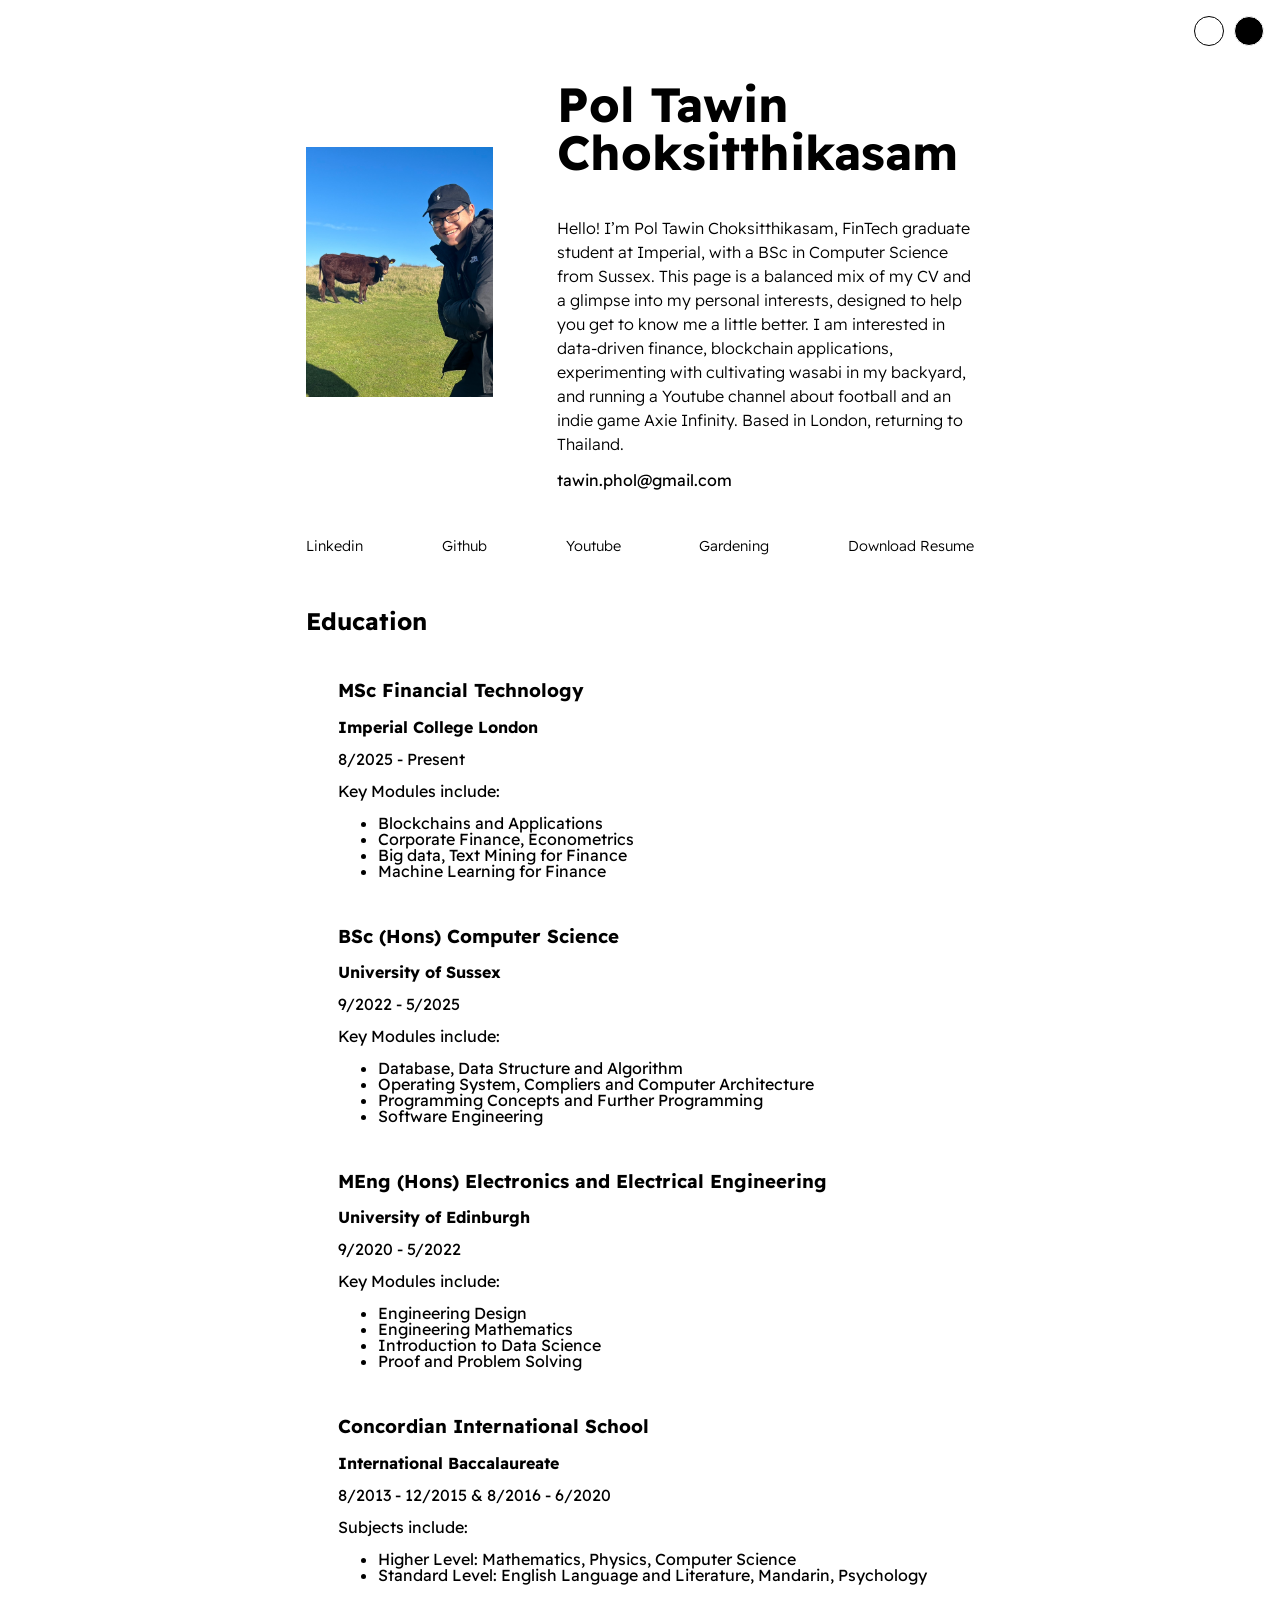
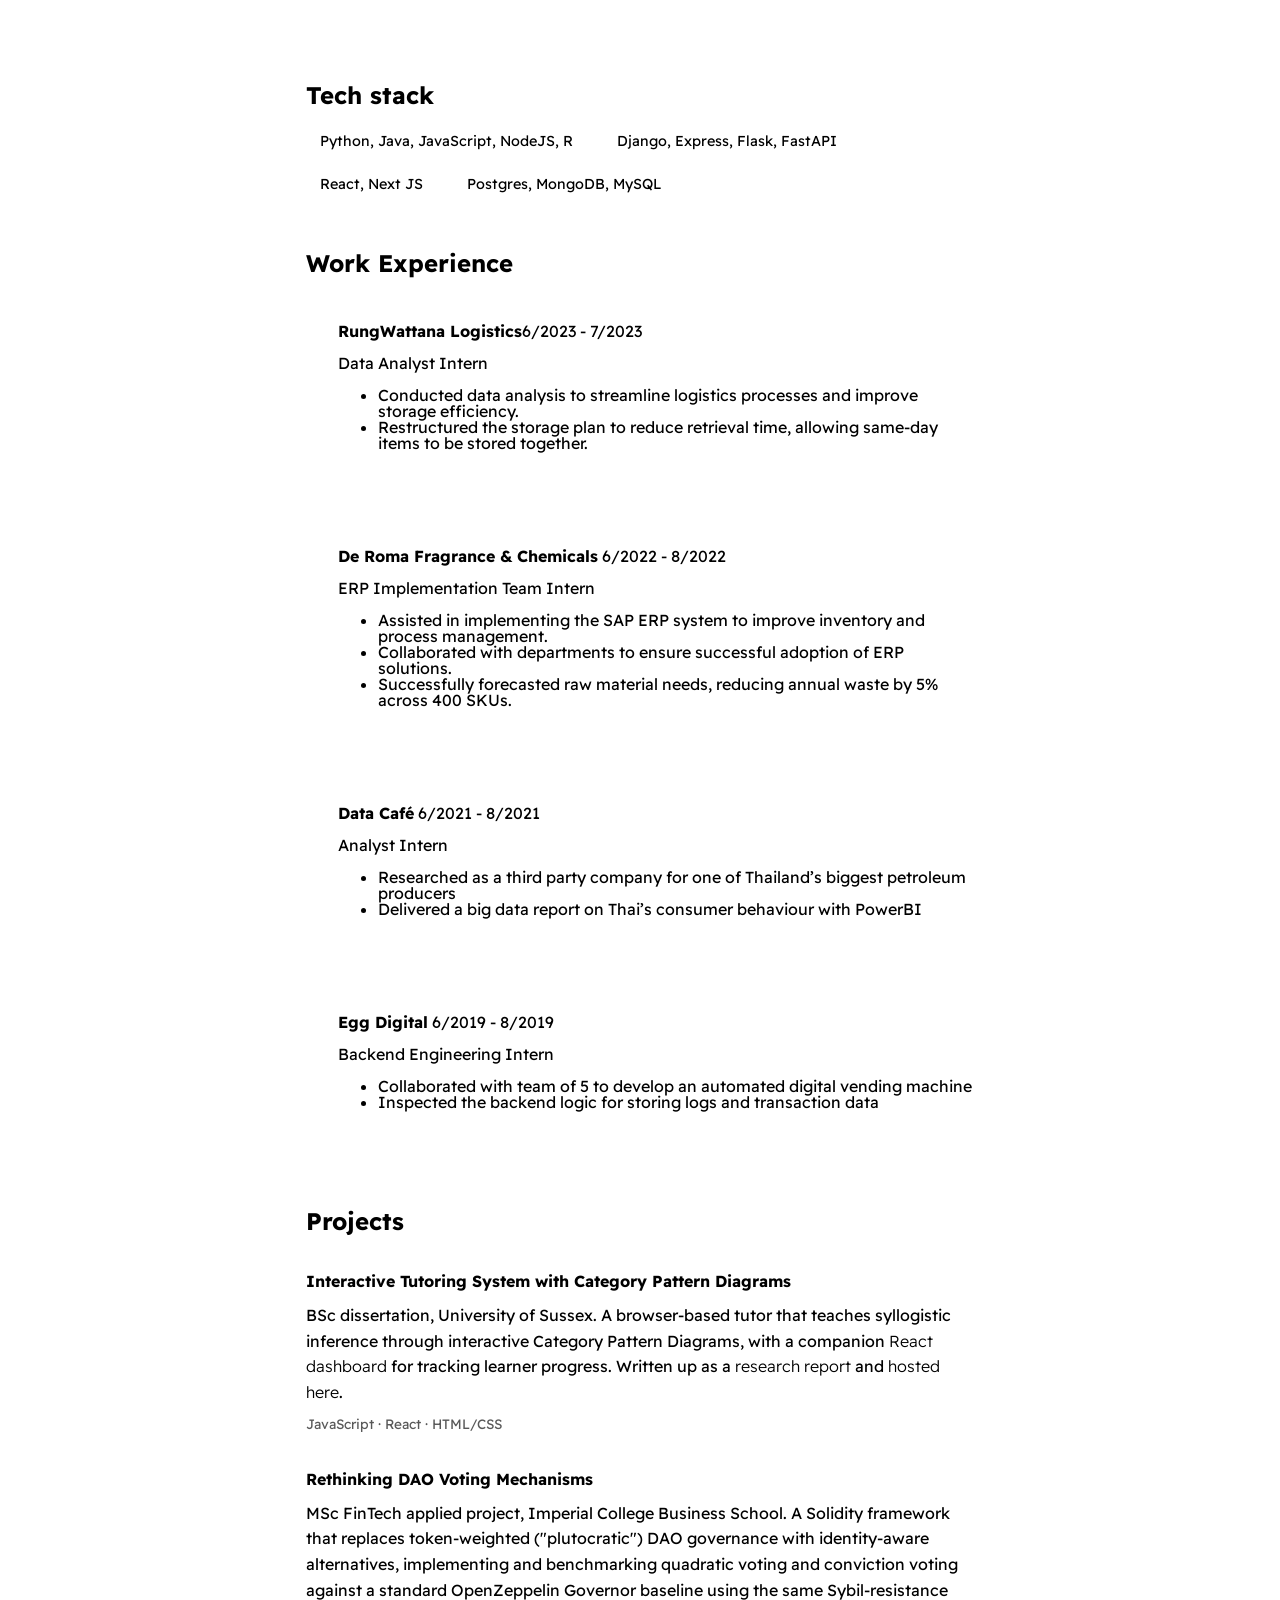
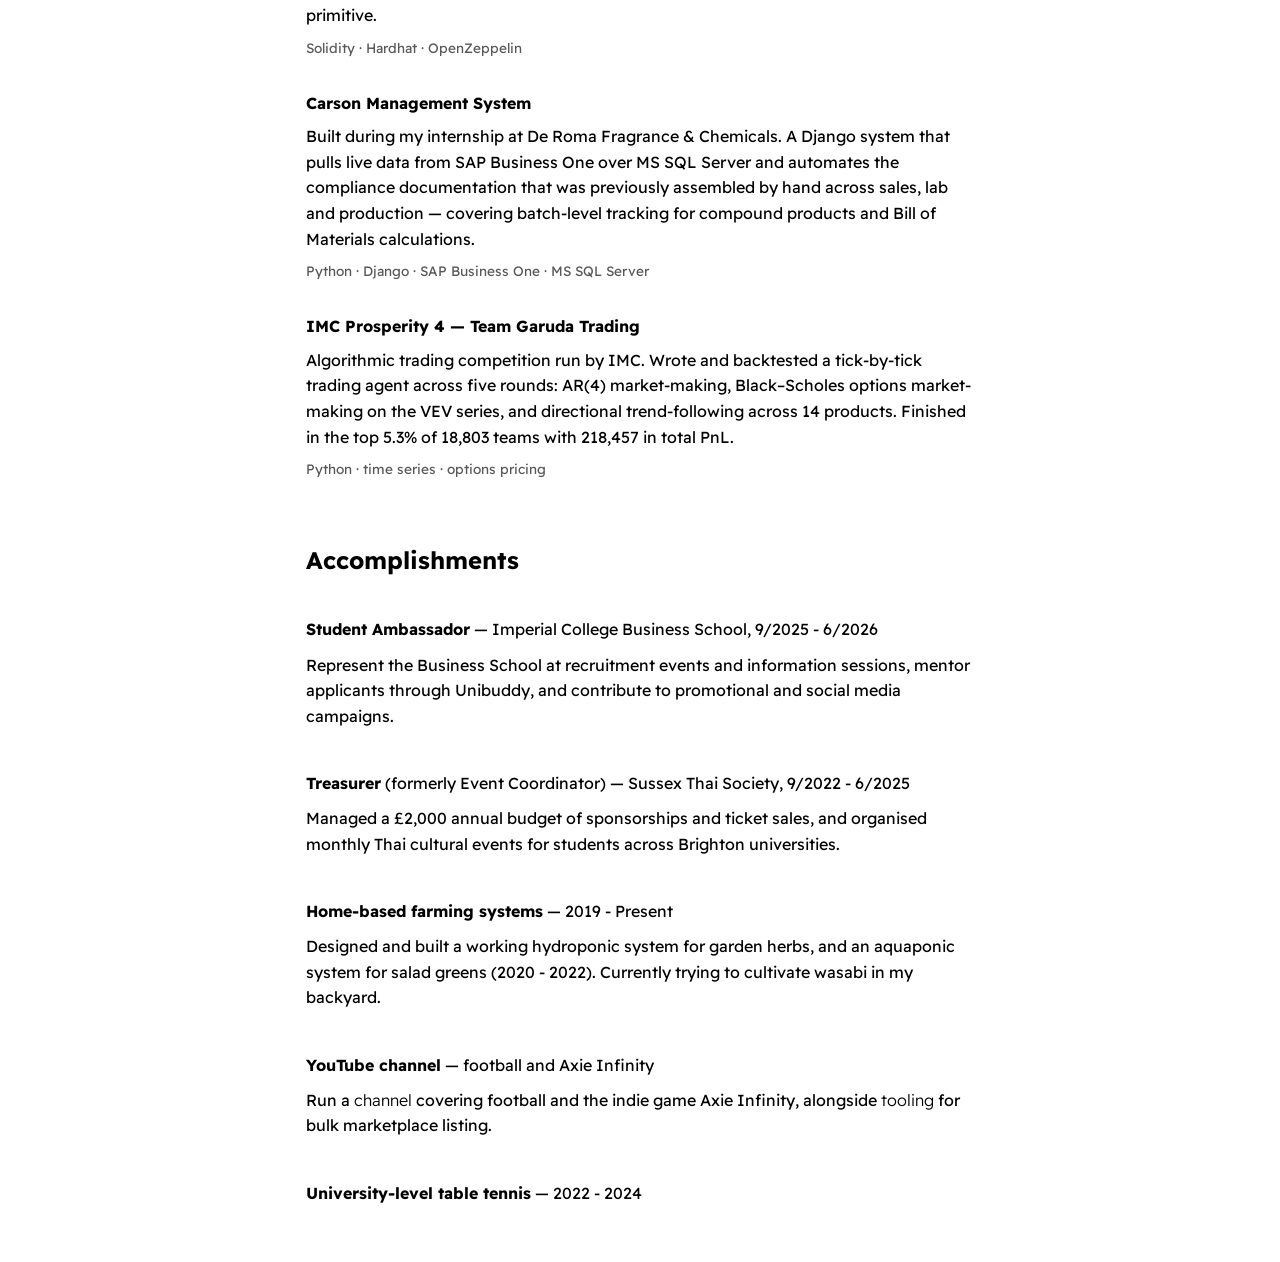
==== index.html @ f955f87c "Replace placeholder projects with real work Swap the template boilerplate (Carson/agora.io/ecommerce" ====
<!DOCTYPE html>
<html>
    <head>
        <meta charset="utf-8">
        <meta http-equiv="X-UA-Compatible" content="IE=edge">
        <title>Tawin Pol Choksitthikasam</title>
        <meta name="description" content="">
        <meta name="viewport" content="width=device-width, initial-scale=1">
        <link rel="stylesheet" href="./styles/style.css">
        <link rel="stylesheet" href="./styles/theme-switcher.css">
    </head>
    <body>
        <div id="container--main">

            <section id="wrapper--hero" class="section--page">

                <img id="profile-pic" src="./assets/pfp.jpg">

                <div>
                    <h2 id="user-name">Pol Tawin Choksitthikasam </h2>
                    <p id="bio"> Hello! I’m Pol Tawin Choksitthikasam, FinTech graduate student at Imperial, with a BSc in Computer Science from Sussex. 
                        This page is a balanced mix of my CV and a glimpse into my personal interests, designed to help you get to know me a little better.
                        I am interested in data-driven finance, blockchain applications, experimenting with cultivating <a href="#gardening">wasabi</a> in my backyard, and running a <a href="#yt">Youtube</a> channel about football and an indie game Axie Infinity. 
                        Based in London, returning to Thailand.</p>
                    <p id="email">tawin.phol@gmail.com</p>

                </div>  
            </section>

            <section class="section--page">
        
                <div id="socials--list">
                    <a href="https://www.linkedin.com/in/tawin-choksitthikasam-b3646518b/" target="_blank">Linkedin</a>
                    <a href="https://github.com/poltawin" target="_blank">Github</a>
                    <a href="https://www.youtube.com/channel/UC6aOhiKt536ZbbFDb0YYdlQ/" target="_blank">Youtube</a>
                    <a href="#gardening" >Gardening</a>
                    <a href="./assets/resume.pdf" target="_blank">Download Resume</a>
                </div>
            </section>

            <section id="education-history-wrapper" class="section--page">
                <h2>Education</h2>
                <div class="card--education-history">
                    <h3><strong>MSc Financial Technology</br> </h3><p>Imperial College London</strong></p>
                    <p>8/2025 - Present</p>
                    <p>Key Modules include:</p>
                    <ul>
                        <li>Blockchains and Applications</li>
                        <li>Corporate Finance, Econometrics</li>
                        <li>Big data, Text Mining for Finance</li>
                        <li>Machine Learning for Finance</li>
                    </ul>
                </div>
                <div class="card--education-history">
                    <h3><strong>BSc (Hons) Computer Science</br> </h3><p>University of Sussex</strong></p>
                    <p>9/2022 - 5/2025</p>
                    <p>Key Modules include:</p>
                    <ul>
                        <li>Database, Data Structure and Algorithm</li>
                        <li>Operating System, Compliers and Computer Architecture</li>
                        <li>Programming Concepts and Further Programming</li>
                        <li>Software Engineering</li>
                    </ul>
                </div>
                <div class="card--education-history">
                    <h3><strong>MEng (Hons) Electronics and Electrical Engineering</br> </h3><p>University of Edinburgh</strong></p>
                    <p>9/2020 - 5/2022</p>
                    <p>Key Modules include:</p>
                    <ul>
                        <li>Engineering Design</li>
                        <li>Engineering Mathematics</li>
                        <li>Introduction to Data Science</li>
                        <li>Proof and Problem Solving</li>
                    </ul>
                </div>
                <div class="card--education-history">
                    <h3><strong>Concordian International School</br> </h3><p>International Baccalaureate</strong></p>
                    <p>8/2013 - 12/2015 & 8/2016 - 6/2020</p>
                    <p>Subjects include:</p>
                    <ul>
                        <li>Higher Level: Mathematics, Physics, Computer Science </li>
                        <li>Standard Level: English Language and Literature, Mandarin, Psychology</li>
                    </ul>
                </div>
            </section>

            <section class="section--page">
                <h2>Tech stack</h2>

                <div id="wrapper--techstack__items">
                    <div class="card--techstack"><span>Python, Java, JavaScript, NodeJS, R</span></div>
                    <div class="card--techstack"><span>Django, Express, Flask, FastAPI</span></div>
                    <div class="card--techstack"><span>React, Next JS</span></div>
                    <div class="card--techstack"><span>Postgres, MongoDB, MySQL</span></div>
                </div>
            </section>

            <section id="work-history-wrapper" class="section--page">
                <h2>Work Experience</h2>

                <div class="card--work-history">
                    <p><strong>RungWattana Logistics</strong>6/2023 - 7/2023</p>
                    <p>Data Analyst Intern</p>
                    <ul>
                        <li>Conducted data analysis to streamline logistics processes and improve storage efficiency.</li>
                        <li>Restructured the storage plan to reduce retrieval time, allowing same-day items to be stored together.</li>
                    </ul>
                </div>

                <div class="line-break"></div>

                <div class="card--work-history">
                    <p><strong>De Roma Fragrance & Chemicals</strong> 6/2022 - 8/2022</p>
                    <p>ERP Implementation Team Intern</p>
                    <ul>
                        <li>Assisted in implementing the SAP ERP system to improve inventory and process management.</li>
                        <li>Collaborated with departments to ensure successful adoption of ERP solutions.</li>
                        <li>Successfully forecasted raw material needs, reducing annual waste by 5% across 400 SKUs.</li>
                    </ul>
                </div>

                <div class="line-break"></div>

                <div class="card--work-history">
                    <p><strong>Data Café</strong> 6/2021 - 8/2021</p>
                    <p>Analyst Intern</p>
                    <ul>
                        <li>Researched as a third party company for one of Thailand’s biggest petroleum producers</li>
                        <li>Delivered a big data report on Thai’s consumer behaviour with PowerBI</li>
                    </ul>
                </div>

                <div class="line-break"></div>

                <div class="card--work-history">
                    <p><strong>Egg Digital</strong> 6/2019 - 8/2019</p>
                    <p>Backend Engineering Intern</p>
                    <ul>
                        <li>Collaborated with team of 5 to develop an automated digital vending machine</li>
                        <li>Inspected the backend logic for storing logs and transaction data</li>
                    </ul>
                </div>

            </section>

            <section id="projects-wrapper" class="section--page">
                <h2>Projects</h2>

                <div class="card--project">
                    <a href="https://github.com/poltawin/Diagrammatic_tutoring_CPD" target="_blank"><strong>Interactive Tutoring System with Category Pattern Diagrams</strong></a>
                    <p>BSc dissertation, University of Sussex. A browser-based tutor that teaches syllogistic
                       inference through interactive Category Pattern Diagrams, with a companion
                       <a href="https://github.com/poltawin/SyllogismCPDDashboard" target="_blank">React dashboard</a>
                       for tracking learner progress. Written up as a
                       <a href="https://github.com/poltawin/Diagrammatic_tutoring_CPD/blob/main/266434_Individual_Project_Report.pdf" target="_blank">research report</a>
                       and <a href="https://users.sussex.ac.uk/~tc503/IP/" target="_blank">hosted here</a>.</p>
                    <p class="project-tags">JavaScript &middot; React &middot; HTML/CSS</p>
                </div>

                <div class="card--project">
                    <a href="https://github.com/poltawin/dao-voting" target="_blank"><strong>Rethinking DAO Voting Mechanisms</strong></a>
                    <p>MSc FinTech applied project, Imperial College Business School. A Solidity framework that
                       replaces token-weighted ("plutocratic") DAO governance with identity-aware alternatives,
                       implementing and benchmarking quadratic voting and conviction voting against a standard
                       OpenZeppelin Governor baseline using the same Sybil-resistance primitive.</p>
                    <p class="project-tags">Solidity &middot; Hardhat &middot; OpenZeppelin</p>
                </div>

                <div class="card--project">
                    <a href="https://github.com/poltawin/allergen3" target="_blank"><strong>Carson Management System</strong></a>
                    <p>Built during my internship at De Roma Fragrance &amp; Chemicals. A Django system that pulls
                       live data from SAP Business One over MS SQL Server and automates the compliance
                       documentation that was previously assembled by hand across sales, lab and production —
                       covering batch-level tracking for compound products and Bill of Materials calculations.</p>
                    <p class="project-tags">Python &middot; Django &middot; SAP Business One &middot; MS SQL Server</p>
                </div>

                <div class="card--project">
                    <a href="https://github.com/poltawin/imc-prosperity-4" target="_blank"><strong>IMC Prosperity 4 &mdash; Team Garuda Trading</strong></a>
                    <p>Algorithmic trading competition run by IMC. Wrote and backtested a tick-by-tick trading
                       agent across five rounds: AR(4) market-making, Black&ndash;Scholes options market-making on
                       the VEV series, and directional trend-following across 14 products. Finished in the top 5.3%
                       of 18,803 teams with 218,457 in total PnL.</p>
                    <p class="project-tags">Python &middot; time series &middot; options pricing</p>
                </div>

            </section>

            <section id="accomplishments-wrapper" class="section--page">
                <h2>Accomplishments</h2>

                <div class="card--project">
                    <p><strong>Student Ambassador</strong> &mdash; Imperial College Business School, 9/2025 - 6/2026</p>
                    <p>Represent the Business School at recruitment events and information sessions, mentor
                       applicants through Unibuddy, and contribute to promotional and social media campaigns.</p>
                </div>

                <div class="card--project">
                    <p><strong>Treasurer</strong> (formerly Event Coordinator) &mdash; Sussex Thai Society, 9/2022 - 6/2025</p>
                    <p>Managed a &pound;2,000 annual budget of sponsorships and ticket sales, and organised monthly
                       Thai cultural events for students across Brighton universities.</p>
                </div>

                <div class="card--project" id="gardening">
                    <p><strong>Home-based farming systems</strong> &mdash; 2019 - Present</p>
                    <p>Designed and built a working hydroponic system for garden herbs, and an aquaponic system
                       for salad greens (2020 - 2022). Currently trying to cultivate wasabi in my backyard.</p>
                </div>

                <div class="card--project" id="yt">
                    <p><strong>YouTube channel</strong> &mdash; football and Axie Infinity</p>
                    <p>Run a <a href="https://www.youtube.com/channel/UC6aOhiKt536ZbbFDb0YYdlQ/" target="_blank">channel</a>
                       covering football and the indie game Axie Infinity, alongside
                       <a href="https://github.com/poltawin/axie-mass-lister-delister" target="_blank">tooling</a>
                       for bulk marketplace listing.</p>
                </div>

                <div class="card--project">
                    <p><strong>University-level table tennis</strong> &mdash; 2022 - 2024</p>
                </div>

            </section>

       
        </div>
        <div id="theme-switcher">
            <div class="theme" id="theme-light" data-theme="light"></div>
            <div class="theme" id="theme-dark" data-theme="dark"></div>
        </div>
    </body>
    <script src="js/theme-switcher.js"></script>
</html>
---- styles/style.css ----
@import url('https://fonts.googleapis.com/css2?family=Readex+Pro:wght@300;400;500;600;700&display=swap');

:root{
    --mainTextColor-light:#000;
    --secondaryTextColor-light:rgb(51 51 51);
    --mainLinkColor-light:#0da2b8;
    --mainBorderColor-light:rgb(218, 218, 218);
    --mainBgColor-light:rgb(249, 250,251);
}

[data-theme="dark"]{
    --mainTextColor:#fff;
    --secondaryTextColor:#adb0b1;
    --mainLinkColor:rgb(30, 190,214);
    --mainBorderColor:#2b3031;
    --mainBgColor:#131415;
}



*{
    font-family: 'Readex Pro';
    line-height: 1em;
    box-sizing: border-box;
    color: var(--mainTextColor);
    
}

body{
    background-color: var(--mainBgColor);            
}

p, span, li{
    color: var(--secondaryTextColor);
    font-size: 1em;
}

a{
    text-decoration: none;
    color: var(--mainLinkColor);
    font-weight: 500;
}

li{
    line-height: 1em;
}

#container--main{
    max-width: 700px;
    margin: 0 auto;
    padding: 1em;
}

.section--page{
    padding-top: 1em;
    padding-bottom: 1em;
}

#wrapper--hero{
    display: flex;
    align-items: center;
    gap: 4em;
}

#bio, a{
    font-weight: 300;
    line-height:1.5em;
}

#user-name{
    font-size: 48px;
    line-height: 1em;
}

#profile-pic{
    width: 250px;
    height: 250px;
    object-fit: cover;
}

#email{
    color: var(--mainTextColor);
}

#socials--list{
    display: flex;
    justify-content: space-between;
    column-gap: 1em;
    flex-wrap: wrap;
}

#socials--list a{
    font-weight: 300;
    color: var(--secondaryTextColor);
    font-size: 0.9em;
    transition: 0.3s;
}

#socials--list a:hover{
    font-weight: 100;
    color: var(--mainLinkColor);
    font-size: 0.9em;
}

#qualifications--list{
    list-style: none;
}

#wrapper--techstack__items{
    display: flex;
    flex-wrap: wrap;
    gap: 1em;
    font-size: 0.9em;
}

.card--techstack{
    border: 1px solid var(--mainBorderColor);
    border-radius: 5px;
    padding: 0.5em 1em;
    align-items: center;
}

.card--project{
    padding-top: 1em;
    padding-bottom: 1em;
    border-top: 1px solid var(--mainBorderColor);
}

.card--project a{
    color: var(--mainTextColor);

    transition: 0.3s;
}

.card--project a:hover{
    color: rgb(30, 190,214);

}

.card--project p{
    line-height: 1.6em;
    margin-top: 0.6em;
    margin-bottom: 0;
}

.card--project p strong{
    color: var(--mainTextColor);
}

.card--project .project-tags{
    font-size: 0.85em;
    opacity: 0.65;
}

.card--work-history{
    border-left: 1px solid var(--mainBorderColor);
    margin-top: 3em;
    margin-bottom: 3em;
    padding-left: 2em;
}

.card--education-history{
  border-left: 1px solid var(--mainBorderColor);
  margin-top: 3em;
  margin-bottom: 3em;
  padding-left: 2em;
}

.line-break{
    background-color: var(--mainBorderColor);
    height: 1px; 
}


@media(max-width:600px){

    .section--page{
        padding-top: 1em;
        padding-bottom: 1em;
        margin-top: 3em;
    }

    #wrapper--hero{
        display: flex;
        align-items: center;
        gap: 1em;
    }

    #profile-pic{
        width: 200px;
        height: 200px;
    }

    #wrapper--hero{
        flex-direction: column;
    }

    .card--work-history{
        border-left: none;
        padding-left: 0;
    }

    .card--education-history{
      border-left: none;
      padding-left: 0;
  }
}
---- styles/theme-switcher.css ----
#theme-switcher{
    position: fixed;
    right:1em;
    top: 1em;
    display: flex;
    gap: 10px;
    cursor: pointer;
}

.theme{
    height: 30px;
    width: 30px;
    border-radius: 50%;
    transition: 0.3s;
    border: 1px solid;
}

.theme:hover{
    height: 33px;
    width: 33px;
}

#theme-dark{
    background-color: #000;
    /* border-color: #fff; */
}

#theme-light{
    background-color: #fff;
    /* border-color: #000; */
}

#theme-1{
    background-color: #999ECD;
}

#theme-2{
    background-color: #73B5DE;
}

#theme-3{
    background-color: #AD7EAD;
}
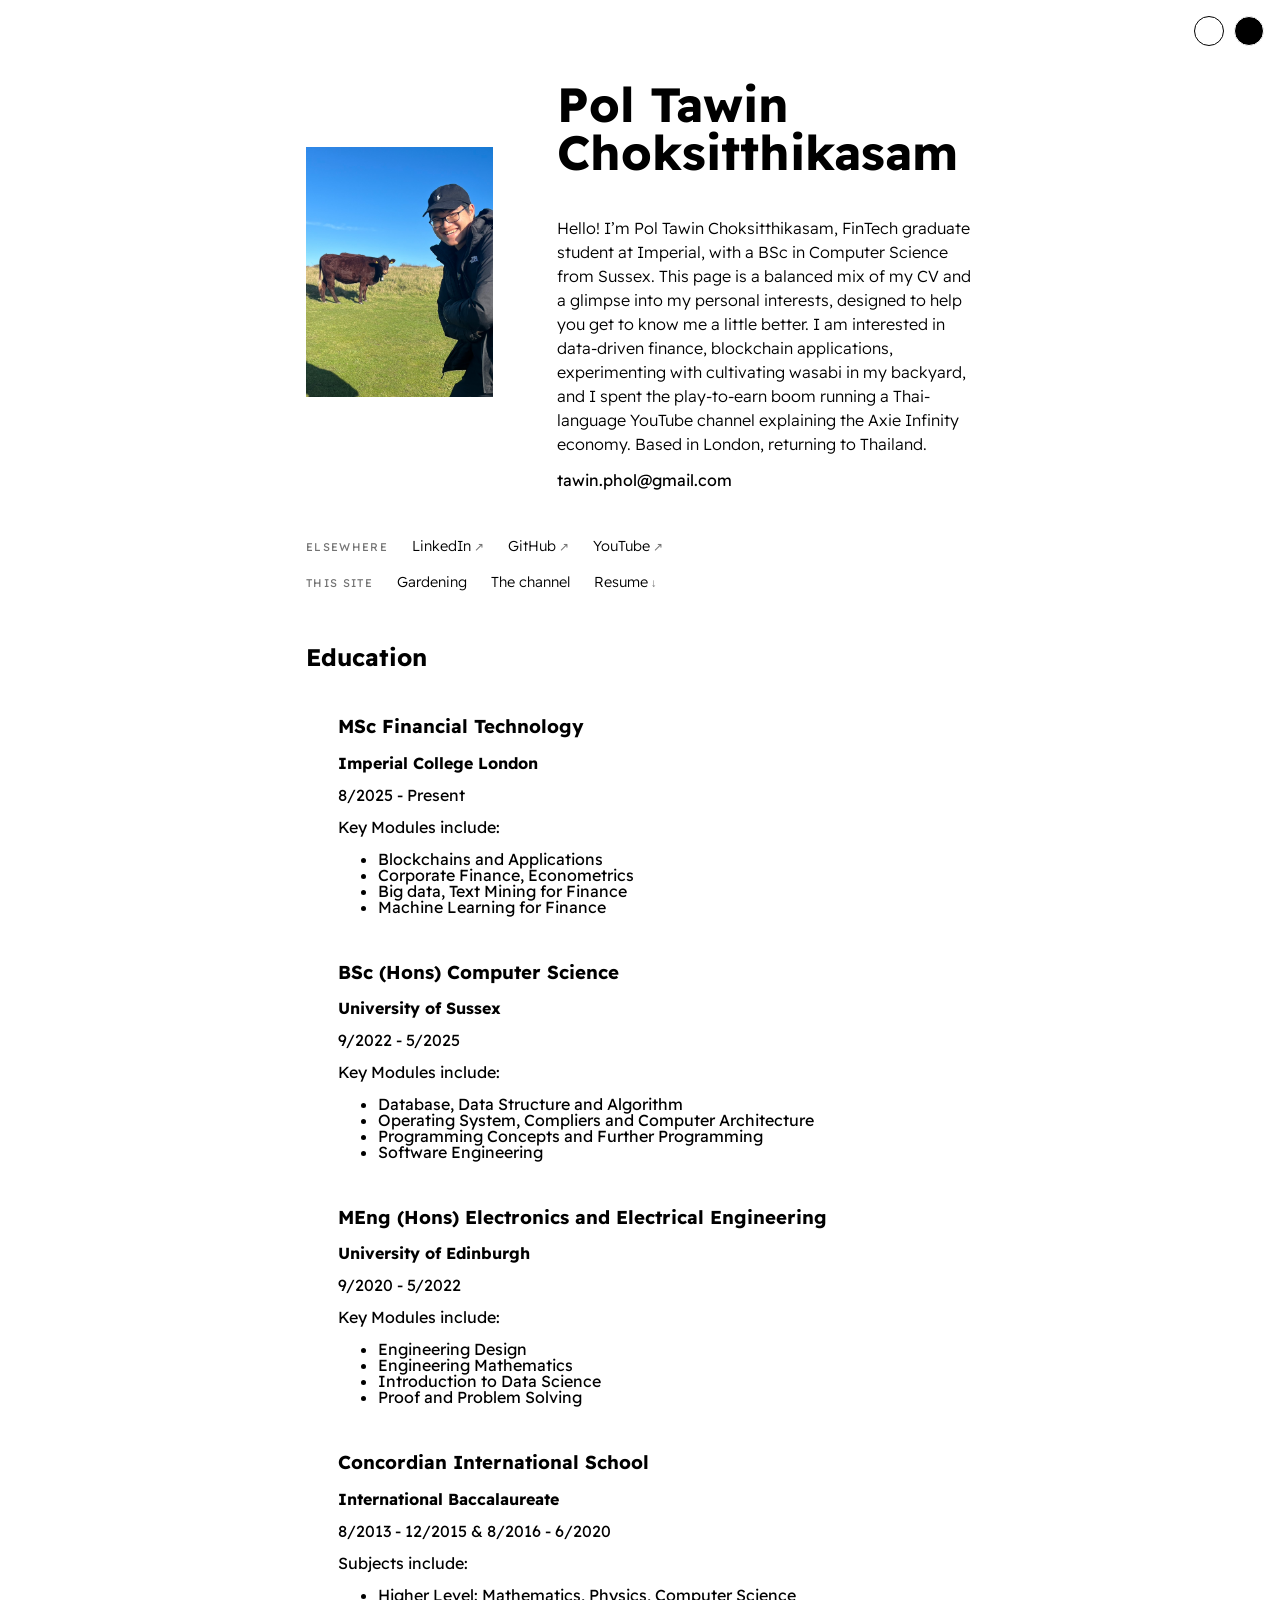
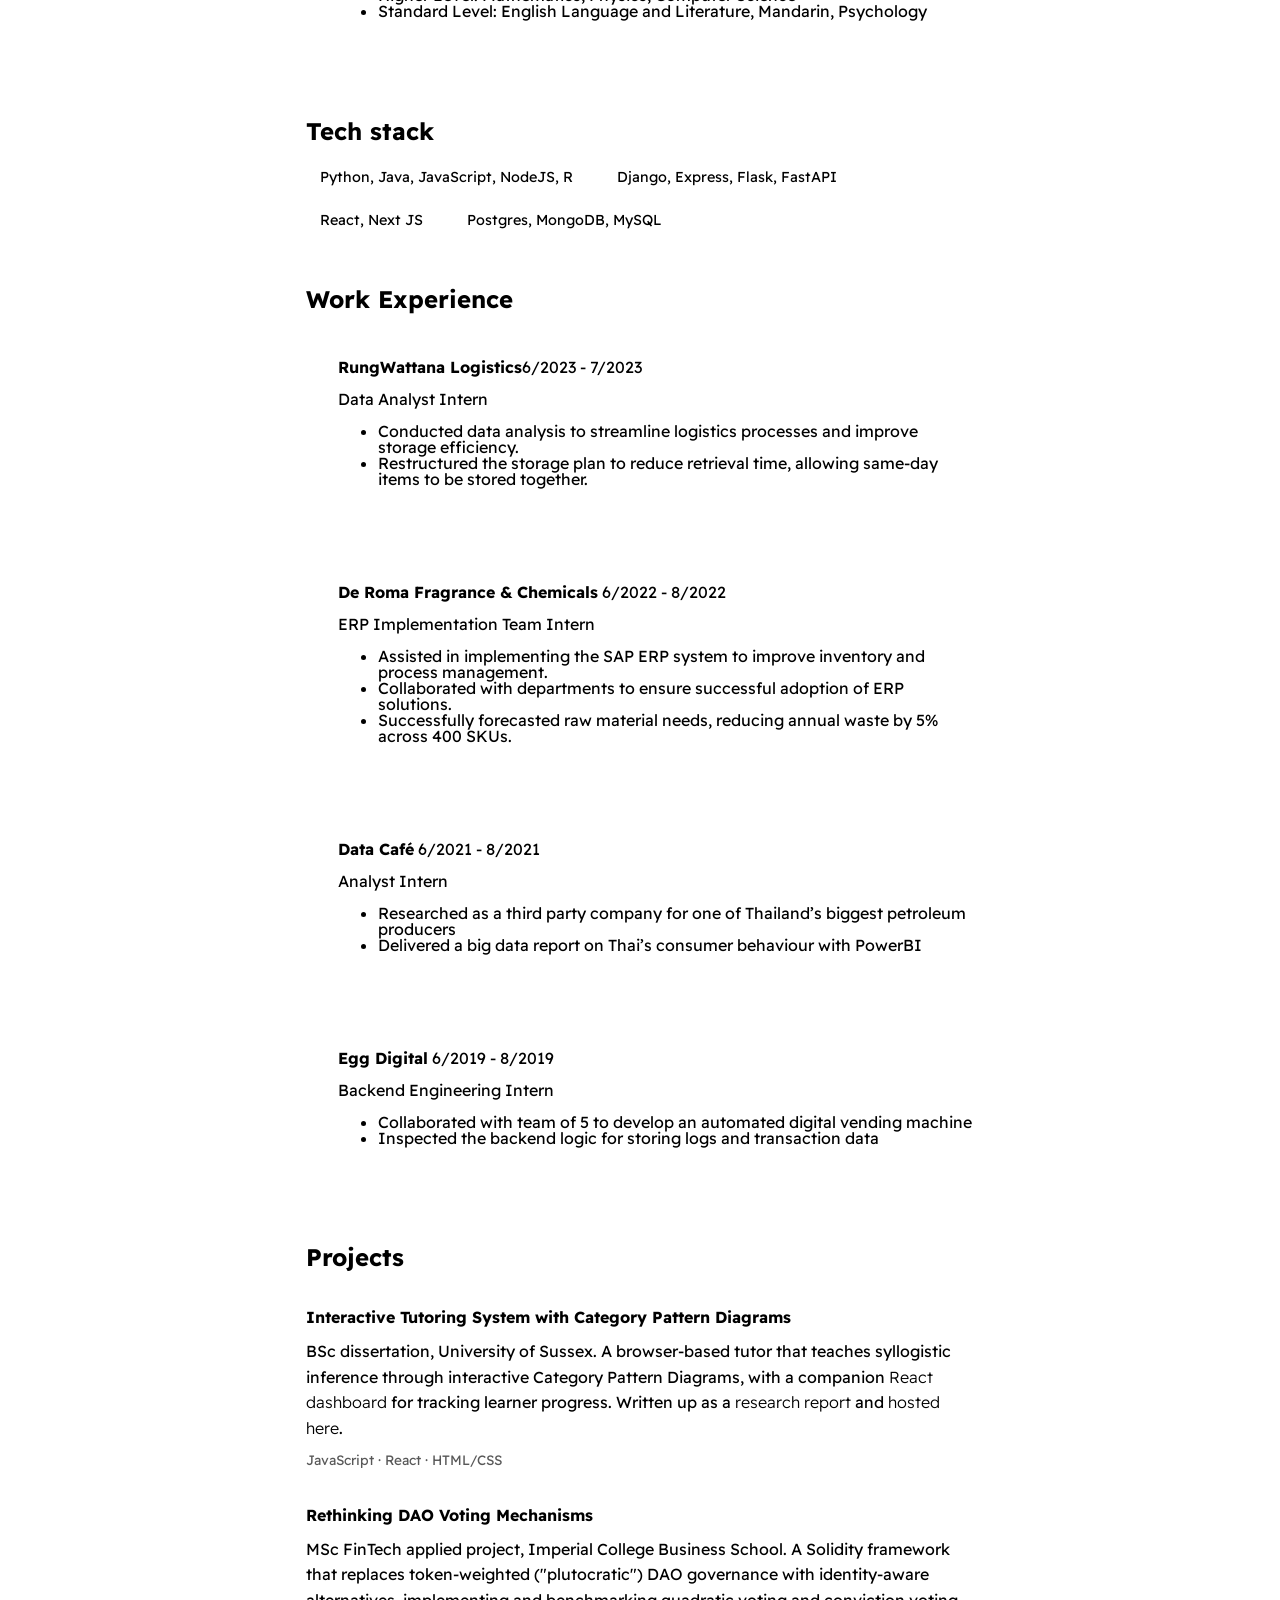
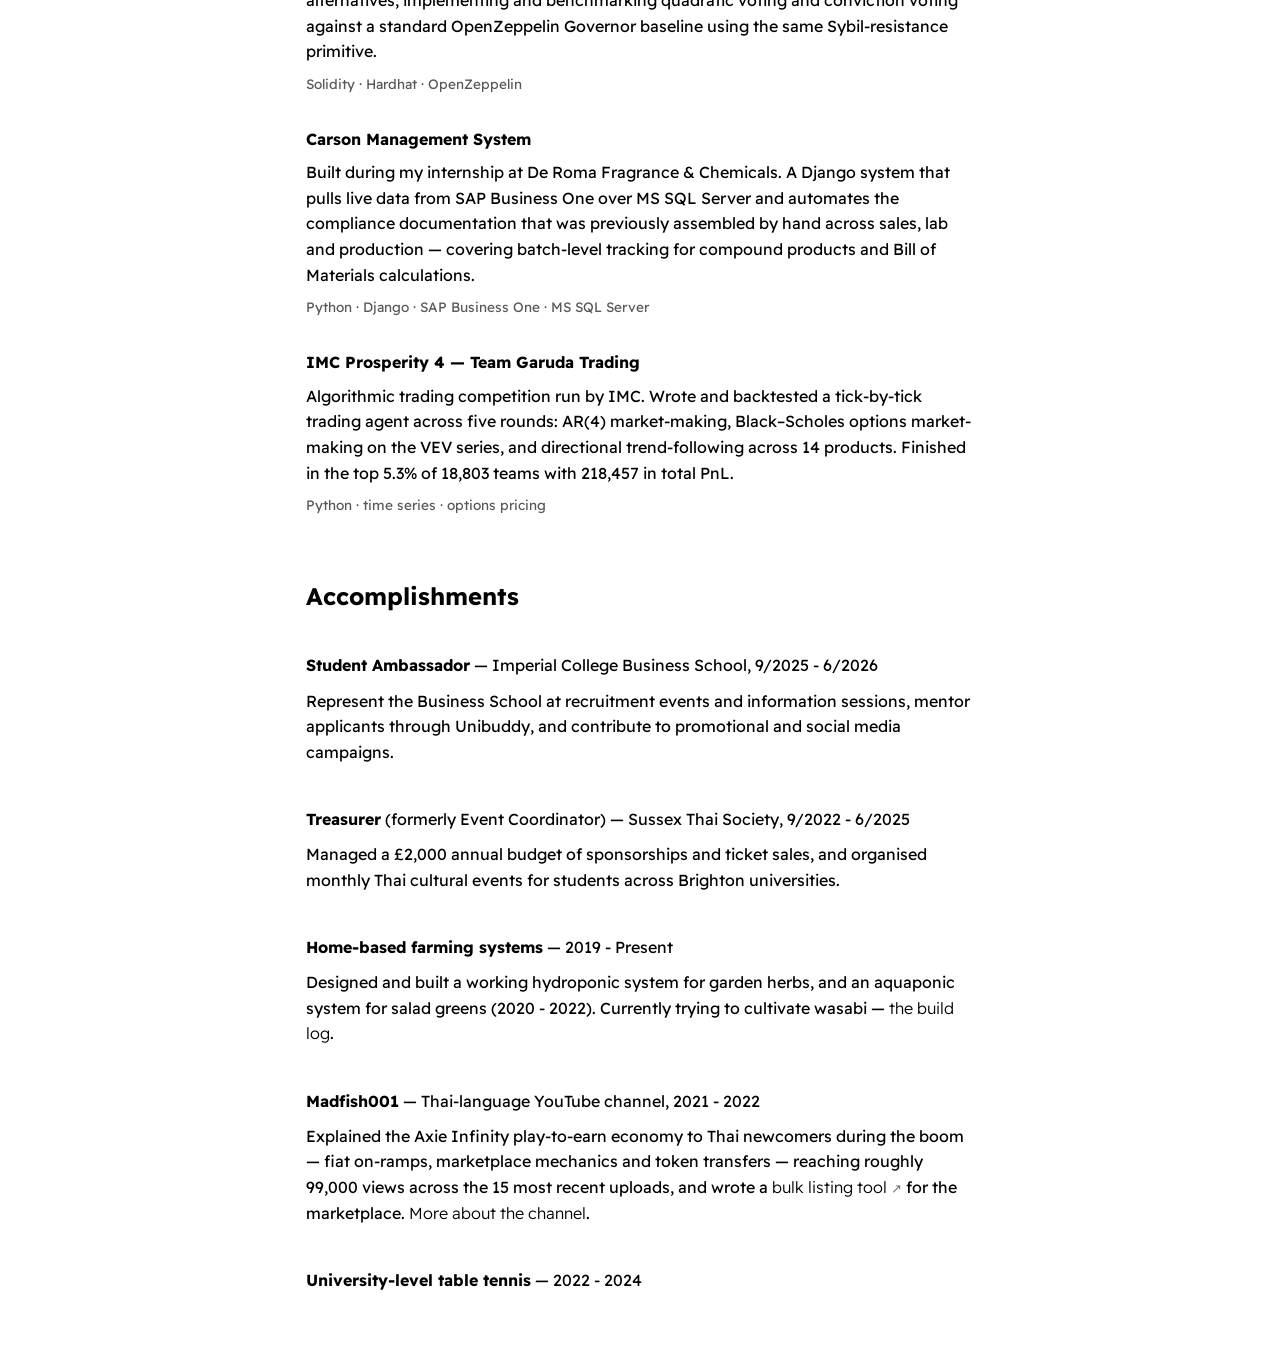
==== commit f9eb562b: "Add YouTube and gardening pages, regroup the link row The #yt and #gardening anchors pointed at two-" ====
--- a/index.html
+++ b/index.html
@@ -21,7 +21,7 @@
                     <h2 id="user-name">Pol Tawin Choksitthikasam </h2>
                     <p id="bio"> Hello! I’m Pol Tawin Choksitthikasam, FinTech graduate student at Imperial, with a BSc in Computer Science from Sussex. 
                         This page is a balanced mix of my CV and a glimpse into my personal interests, designed to help you get to know me a little better.
-                        I am interested in data-driven finance, blockchain applications, experimenting with cultivating <a href="#gardening">wasabi</a> in my backyard, and running a <a href="#yt">Youtube</a> channel about football and an indie game Axie Infinity. 
+                        I am interested in data-driven finance, blockchain applications, experimenting with cultivating <a href="./gardening.html">wasabi</a> in my backyard, and I spent the play-to-earn boom running a <a href="./youtube.html">Thai-language YouTube channel</a> explaining the Axie Infinity economy. 
                         Based in London, returning to Thailand.</p>
                     <p id="email">tawin.phol@gmail.com</p>
 
@@ -31,11 +31,22 @@
             <section class="section--page">
         
                 <div id="socials--list">
-                    <a href="https://www.linkedin.com/in/tawin-choksitthikasam-b3646518b/" target="_blank">Linkedin</a>
-                    <a href="https://github.com/poltawin" target="_blank">Github</a>
-                    <a href="https://www.youtube.com/channel/UC6aOhiKt536ZbbFDb0YYdlQ/" target="_blank">Youtube</a>
-                    <a href="#gardening" >Gardening</a>
-                    <a href="./assets/resume.pdf" target="_blank">Download Resume</a>
+                    <div class="link-group">
+                        <span class="link-group__label">Elsewhere</span>
+                        <div class="link-group__links">
+                            <a href="https://www.linkedin.com/in/tawin-choksitthikasam-b3646518b/" target="_blank" class="link--external">LinkedIn</a>
+                            <a href="https://github.com/poltawin" target="_blank" class="link--external">GitHub</a>
+                            <a href="https://www.youtube.com/channel/UC6aOhiKt536ZbbFDb0YYdlQ/" target="_blank" class="link--external">YouTube</a>
+                        </div>
+                    </div>
+                    <div class="link-group">
+                        <span class="link-group__label">This site</span>
+                        <div class="link-group__links">
+                            <a href="./gardening.html">Gardening</a>
+                            <a href="./youtube.html">The channel</a>
+                            <a href="./assets/resume.pdf" target="_blank" class="link--download">Resume</a>
+                        </div>
+                    </div>
                 </div>
             </section>
 
@@ -202,18 +213,20 @@
                        Thai cultural events for students across Brighton universities.</p>
                 </div>
 
-                <div class="card--project" id="gardening">
+                <div class="card--project">
                     <p><strong>Home-based farming systems</strong> &mdash; 2019 - Present</p>
                     <p>Designed and built a working hydroponic system for garden herbs, and an aquaponic system
-                       for salad greens (2020 - 2022). Currently trying to cultivate wasabi in my backyard.</p>
-                </div>
-
-                <div class="card--project" id="yt">
-                    <p><strong>YouTube channel</strong> &mdash; football and Axie Infinity</p>
-                    <p>Run a <a href="https://www.youtube.com/channel/UC6aOhiKt536ZbbFDb0YYdlQ/" target="_blank">channel</a>
-                       covering football and the indie game Axie Infinity, alongside
-                       <a href="https://github.com/poltawin/axie-mass-lister-delister" target="_blank">tooling</a>
-                       for bulk marketplace listing.</p>
+                       for salad greens (2020 - 2022). Currently trying to cultivate wasabi &mdash;
+                       <a href="./gardening.html">the build log</a>.</p>
+                </div>
+
+                <div class="card--project">
+                    <p><strong>Madfish001</strong> &mdash; Thai-language YouTube channel, 2021 - 2022</p>
+                    <p>Explained the Axie Infinity play-to-earn economy to Thai newcomers during the boom &mdash;
+                       fiat on-ramps, marketplace mechanics and token transfers &mdash; reaching roughly 99,000
+                       views across the 15 most recent uploads, and wrote a
+                       <a href="https://github.com/poltawin/axie-mass-lister-delister" target="_blank" class="link--external">bulk listing tool</a>
+                       for the marketplace. <a href="./youtube.html">More about the channel</a>.</p>
                 </div>
 
                 <div class="card--project">
--- a/styles/style.css
+++ b/styles/style.css
@@ -85,8 +85,29 @@
 
 #socials--list{
     display: flex;
-    justify-content: space-between;
-    column-gap: 1em;
+    flex-direction: column;
+    gap: 0.9em;
+}
+
+.link-group{
+    display: flex;
+    align-items: baseline;
+    gap: 1.5em;
+    flex-wrap: wrap;
+}
+
+.link-group__label{
+    font-size: 0.7em;
+    letter-spacing: 0.12em;
+    text-transform: uppercase;
+    color: var(--secondaryTextColor);
+    opacity: 0.55;
+    min-width: 5.5em;
+}
+
+.link-group__links{
+    display: flex;
+    gap: 1.5em;
     flex-wrap: wrap;
 }
 
@@ -98,9 +119,113 @@
 }
 
 #socials--list a:hover{
-    font-weight: 100;
     color: var(--mainLinkColor);
+}
+
+a.link--external::after{
+    content: " \2197";
+    font-size: 0.8em;
+    opacity: 0.55;
+}
+
+a.link--download::after{
+    content: " \2193";
+    font-size: 0.8em;
+    opacity: 0.55;
+}
+
+/* ---------- sub-pages (youtube.html, gardening.html) ---------- */
+
+.subpage-nav{
+    display: inline-block;
+    margin-top: 1.5em;
+    font-size: 0.85em;
+    font-weight: 300;
+    color: var(--secondaryTextColor);
+    transition: 0.3s;
+}
+
+.subpage-nav:hover{
+    color: var(--mainLinkColor);
+}
+
+.page-title{
+    font-size: 48px;
+    line-height: 1.1em;
+    margin-bottom: 0.3em;
+}
+
+.lead{
+    font-size: 1.05em;
+    line-height: 1.7em;
+    max-width: 34em;
+}
+
+.body-text{
+    line-height: 1.85em;
+    margin-bottom: 1.1em;
+    max-width: 34em;
+}
+
+.stat-row{
+    display: flex;
+    flex-wrap: wrap;
+    gap: 1em;
+    margin-top: 2em;
+}
+
+.stat{
+    border: 1px solid var(--mainBorderColor);
+    border-radius: 5px;
+    padding: 0.9em 1.1em;
+    flex: 1 1 9em;
+}
+
+.stat strong{
+    display: block;
+    color: var(--mainTextColor);
+    font-size: 1.25em;
+    line-height: 1.3em;
+    margin-bottom: 0.35em;
+}
+
+.stat span{
+    font-size: 0.8em;
+    line-height: 1.5em;
+    display: block;
+}
+
+.video-list{
+    margin: 1.5em 0;
+}
+
+.video{
+    display: flex;
+    align-items: baseline;
+    gap: 1.2em;
+    padding: 0.8em 0;
+    border-top: 1px solid var(--mainBorderColor);
+}
+
+.video__views{
+    font-variant-numeric: tabular-nums;
+    color: var(--mainTextColor);
+    font-size: 0.85em;
+    min-width: 4.5em;
+    text-align: right;
+}
+
+.video__title{
     font-size: 0.9em;
+    line-height: 1.5em;
+}
+
+.cta-row{
+    display: flex;
+    gap: 2em;
+    flex-wrap: wrap;
+    padding-top: 1em;
+    border-top: 1px solid var(--mainBorderColor);
 }
 
 #qualifications--list{
@@ -205,4 +330,22 @@
       border-left: none;
       padding-left: 0;
   }
-}
+
+    .link-group{
+        flex-direction: column;
+        gap: 0.5em;
+    }
+
+    .page-title{
+        font-size: 36px;
+    }
+
+    .video{
+        flex-direction: column;
+        gap: 0.2em;
+    }
+
+    .video__views{
+        text-align: left;
+    }
+}
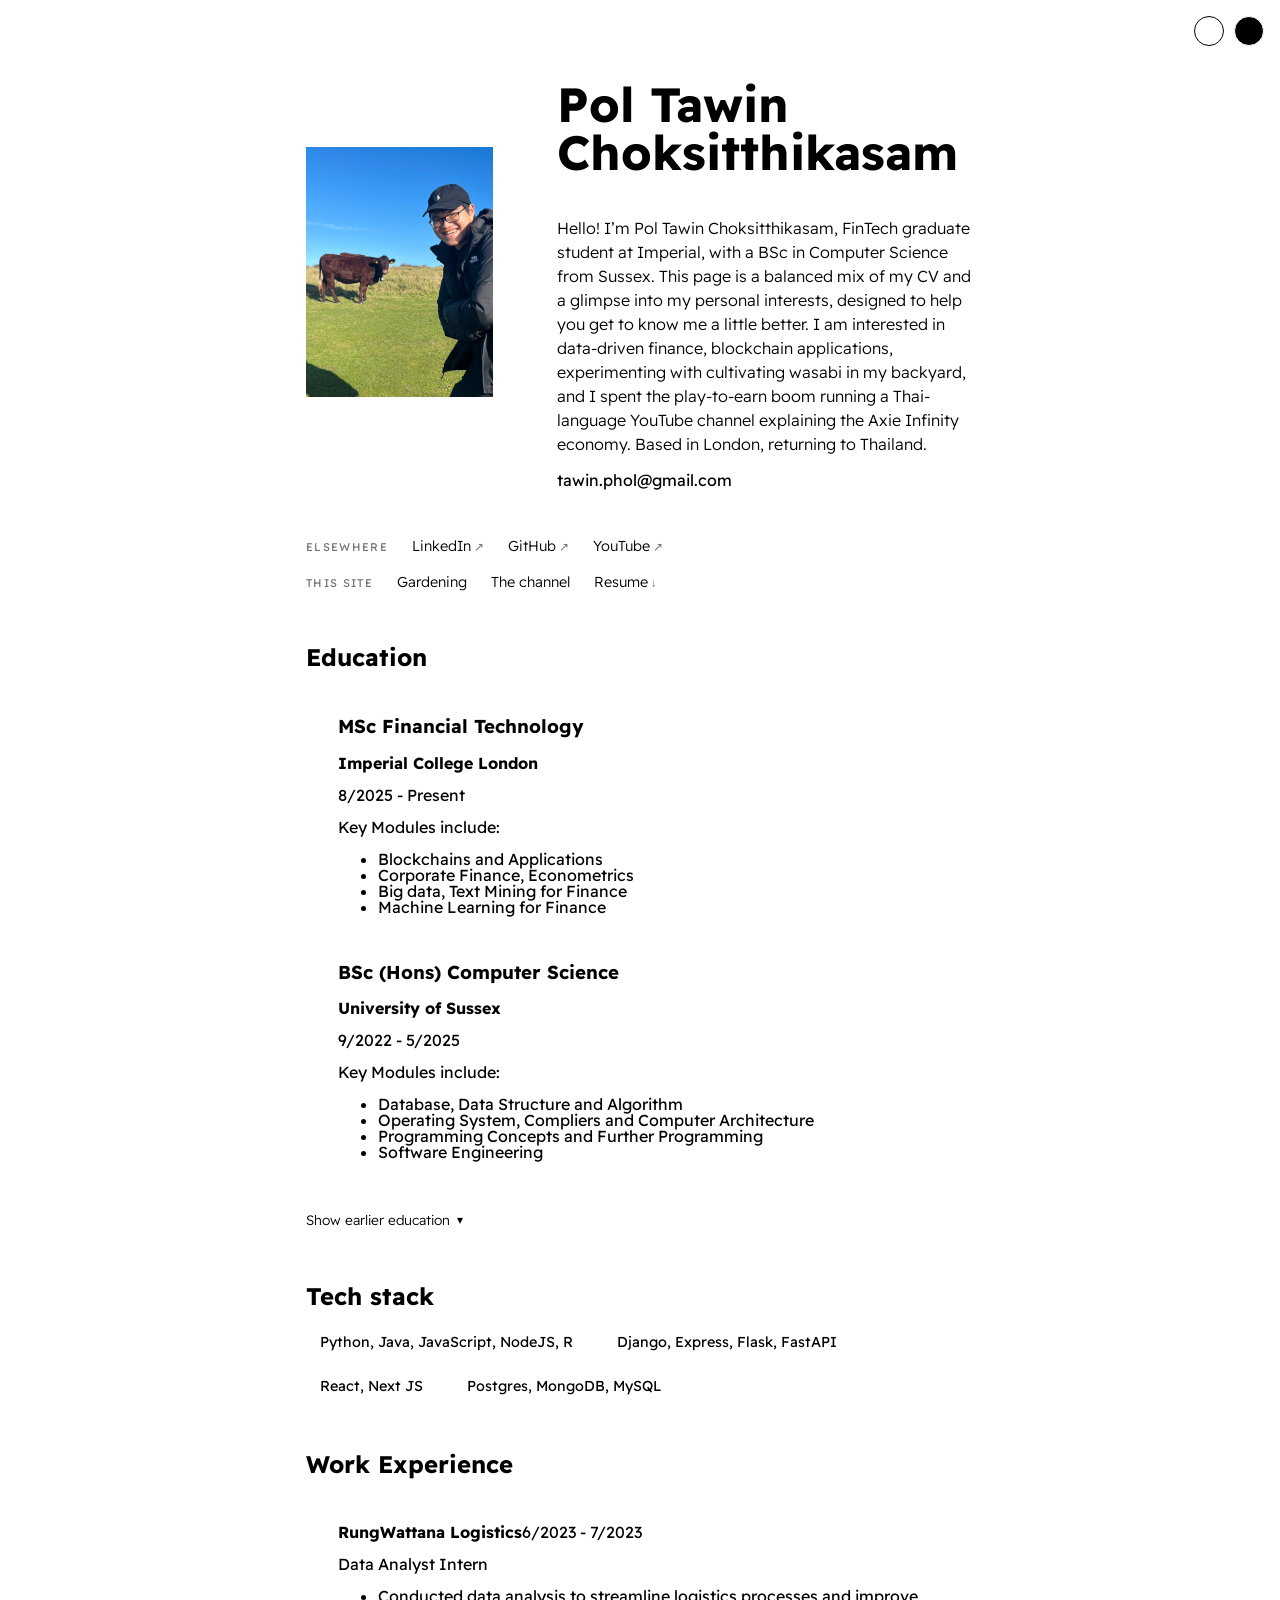
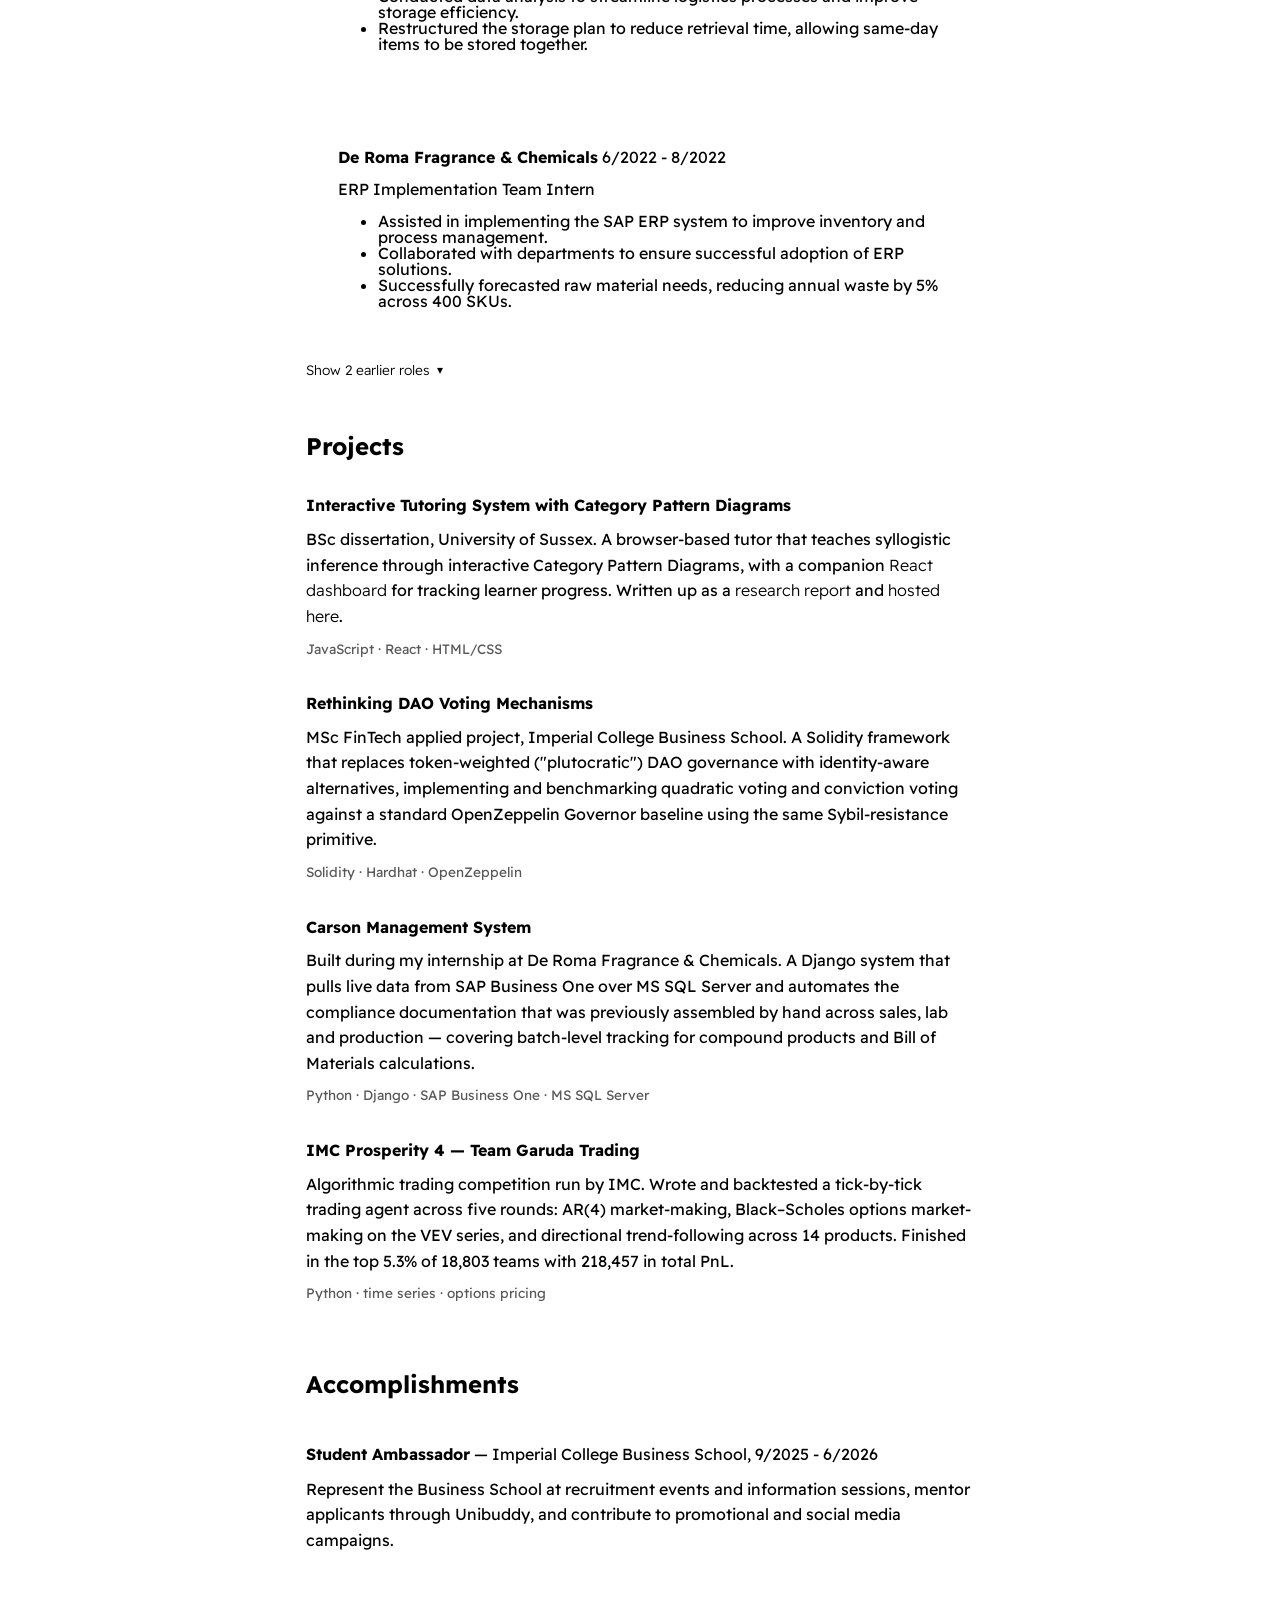
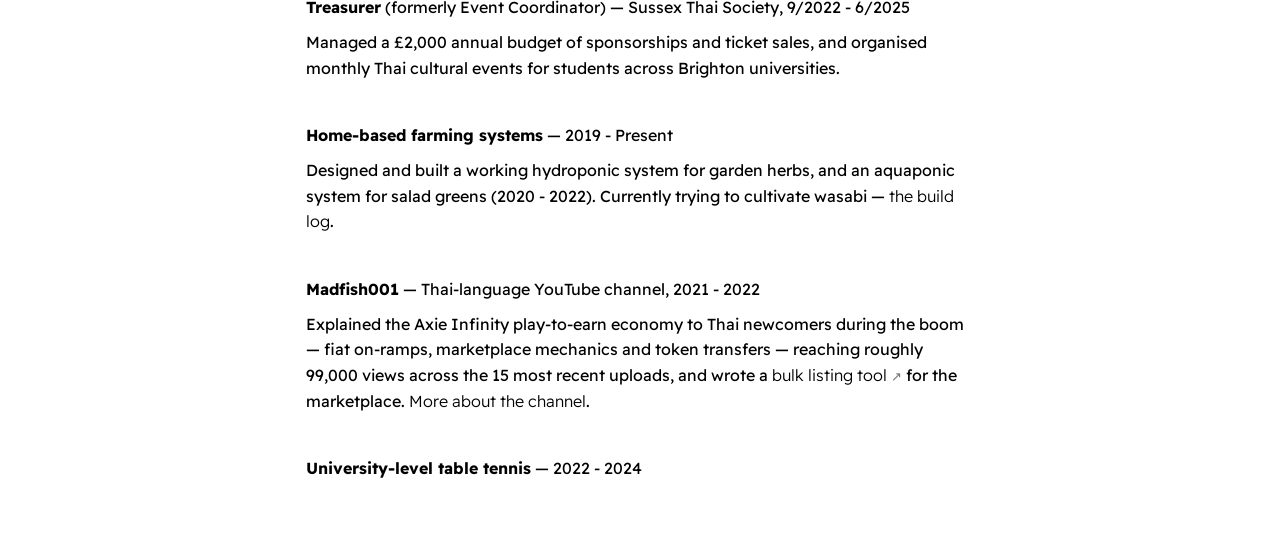
==== commit 52e9079e: "Collapse older education and work behind a disclosure toggle The homepage reads as an overview now: " ====
--- a/index.html
+++ b/index.html
@@ -74,26 +74,31 @@
                         <li>Software Engineering</li>
                     </ul>
                 </div>
-                <div class="card--education-history">
-                    <h3><strong>MEng (Hons) Electronics and Electrical Engineering</br> </h3><p>University of Edinburgh</strong></p>
-                    <p>9/2020 - 5/2022</p>
-                    <p>Key Modules include:</p>
-                    <ul>
-                        <li>Engineering Design</li>
-                        <li>Engineering Mathematics</li>
-                        <li>Introduction to Data Science</li>
-                        <li>Proof and Problem Solving</li>
-                    </ul>
-                </div>
-                <div class="card--education-history">
-                    <h3><strong>Concordian International School</br> </h3><p>International Baccalaureate</strong></p>
-                    <p>8/2013 - 12/2015 & 8/2016 - 6/2020</p>
-                    <p>Subjects include:</p>
-                    <ul>
-                        <li>Higher Level: Mathematics, Physics, Computer Science </li>
-                        <li>Standard Level: English Language and Literature, Mandarin, Psychology</li>
-                    </ul>
-                </div>
+                <details class="more">
+                    <summary><span class="more__show">Show earlier education</span><span class="more__hide">Show less</span></summary>
+                    <div class="more__body">
+                    <div class="card--education-history">
+                        <h3><strong>MEng (Hons) Electronics and Electrical Engineering</br> </h3><p>University of Edinburgh</strong></p>
+                        <p>9/2020 - 5/2022</p>
+                        <p>Key Modules include:</p>
+                        <ul>
+                            <li>Engineering Design</li>
+                            <li>Engineering Mathematics</li>
+                            <li>Introduction to Data Science</li>
+                            <li>Proof and Problem Solving</li>
+                        </ul>
+                    </div>
+                    <div class="card--education-history">
+                        <h3><strong>Concordian International School</br> </h3><p>International Baccalaureate</strong></p>
+                        <p>8/2013 - 12/2015 & 8/2016 - 6/2020</p>
+                        <p>Subjects include:</p>
+                        <ul>
+                            <li>Higher Level: Mathematics, Physics, Computer Science </li>
+                            <li>Standard Level: English Language and Literature, Mandarin, Psychology</li>
+                        </ul>
+                    </div>
+                    </div>
+                </details>
             </section>
 
             <section class="section--page">
@@ -131,27 +136,32 @@
                     </ul>
                 </div>
 
-                <div class="line-break"></div>
-
-                <div class="card--work-history">
-                    <p><strong>Data Café</strong> 6/2021 - 8/2021</p>
-                    <p>Analyst Intern</p>
-                    <ul>
-                        <li>Researched as a third party company for one of Thailand’s biggest petroleum producers</li>
-                        <li>Delivered a big data report on Thai’s consumer behaviour with PowerBI</li>
-                    </ul>
-                </div>
-
-                <div class="line-break"></div>
-
-                <div class="card--work-history">
-                    <p><strong>Egg Digital</strong> 6/2019 - 8/2019</p>
-                    <p>Backend Engineering Intern</p>
-                    <ul>
-                        <li>Collaborated with team of 5 to develop an automated digital vending machine</li>
-                        <li>Inspected the backend logic for storing logs and transaction data</li>
-                    </ul>
-                </div>
+                <details class="more">
+                    <summary><span class="more__show">Show 2 earlier roles</span><span class="more__hide">Show less</span></summary>
+                    <div class="more__body">
+                    <div class="line-break"></div>
+
+                    <div class="card--work-history">
+                        <p><strong>Data Café</strong> 6/2021 - 8/2021</p>
+                        <p>Analyst Intern</p>
+                        <ul>
+                            <li>Researched as a third party company for one of Thailand’s biggest petroleum producers</li>
+                            <li>Delivered a big data report on Thai’s consumer behaviour with PowerBI</li>
+                        </ul>
+                    </div>
+
+                    <div class="line-break"></div>
+
+                    <div class="card--work-history">
+                        <p><strong>Egg Digital</strong> 6/2019 - 8/2019</p>
+                        <p>Backend Engineering Intern</p>
+                        <ul>
+                            <li>Collaborated with team of 5 to develop an automated digital vending machine</li>
+                            <li>Inspected the backend logic for storing logs and transaction data</li>
+                        </ul>
+                    </div>
+                    </div>
+                </details>
 
             </section>
 
--- a/styles/style.css
+++ b/styles/style.css
@@ -349,3 +349,63 @@
         text-align: left;
     }
 }
+
+/* ---------- progressive disclosure ("show all") ---------- */
+
+.more{
+    margin-top: 1em;
+}
+
+.more summary{
+    list-style: none;
+    cursor: pointer;
+    display: inline-flex;
+    align-items: center;
+    gap: 0.5em;
+    font-size: 0.85em;
+    font-weight: 300;
+    color: var(--secondaryTextColor);
+    padding: 0.4em 0;
+    transition: 0.3s;
+}
+
+.more summary::-webkit-details-marker{
+    display: none;
+}
+
+.more summary:hover{
+    color: var(--mainLinkColor);
+}
+
+.more summary::after{
+    content: "\25BE";
+    font-size: 0.9em;
+    transition: transform 0.3s;
+}
+
+.more[open] summary::after{
+    transform: rotate(180deg);
+}
+
+.more .more__hide,
+.more[open] .more__show{
+    display: none;
+}
+
+.more[open] .more__hide{
+    display: inline;
+}
+
+.more__body{
+    animation: more-in 0.25s ease-out;
+}
+
+@keyframes more-in{
+    from{ opacity: 0; transform: translateY(-4px); }
+    to{ opacity: 1; transform: translateY(0); }
+}
+
+@media print{
+    .more summary{ display: none; }
+    .more__body{ display: block !important; animation: none; }
+}
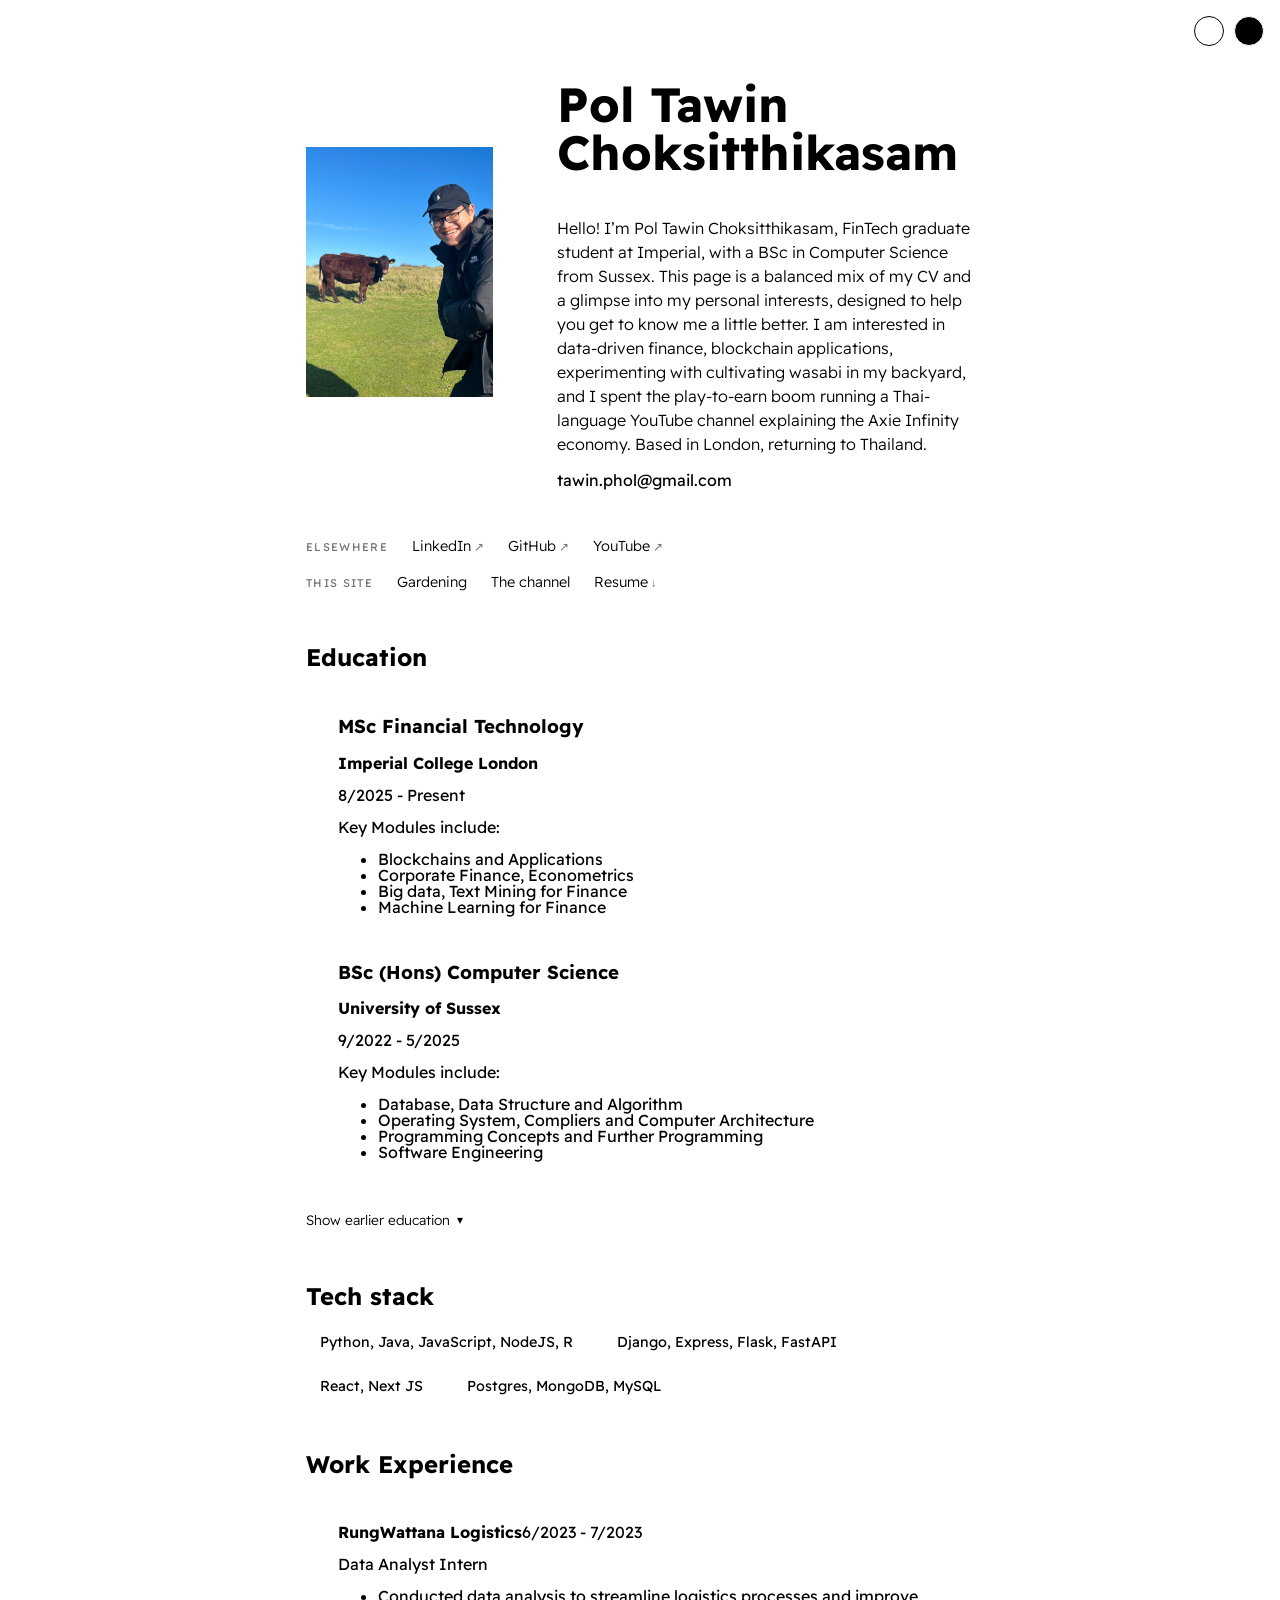
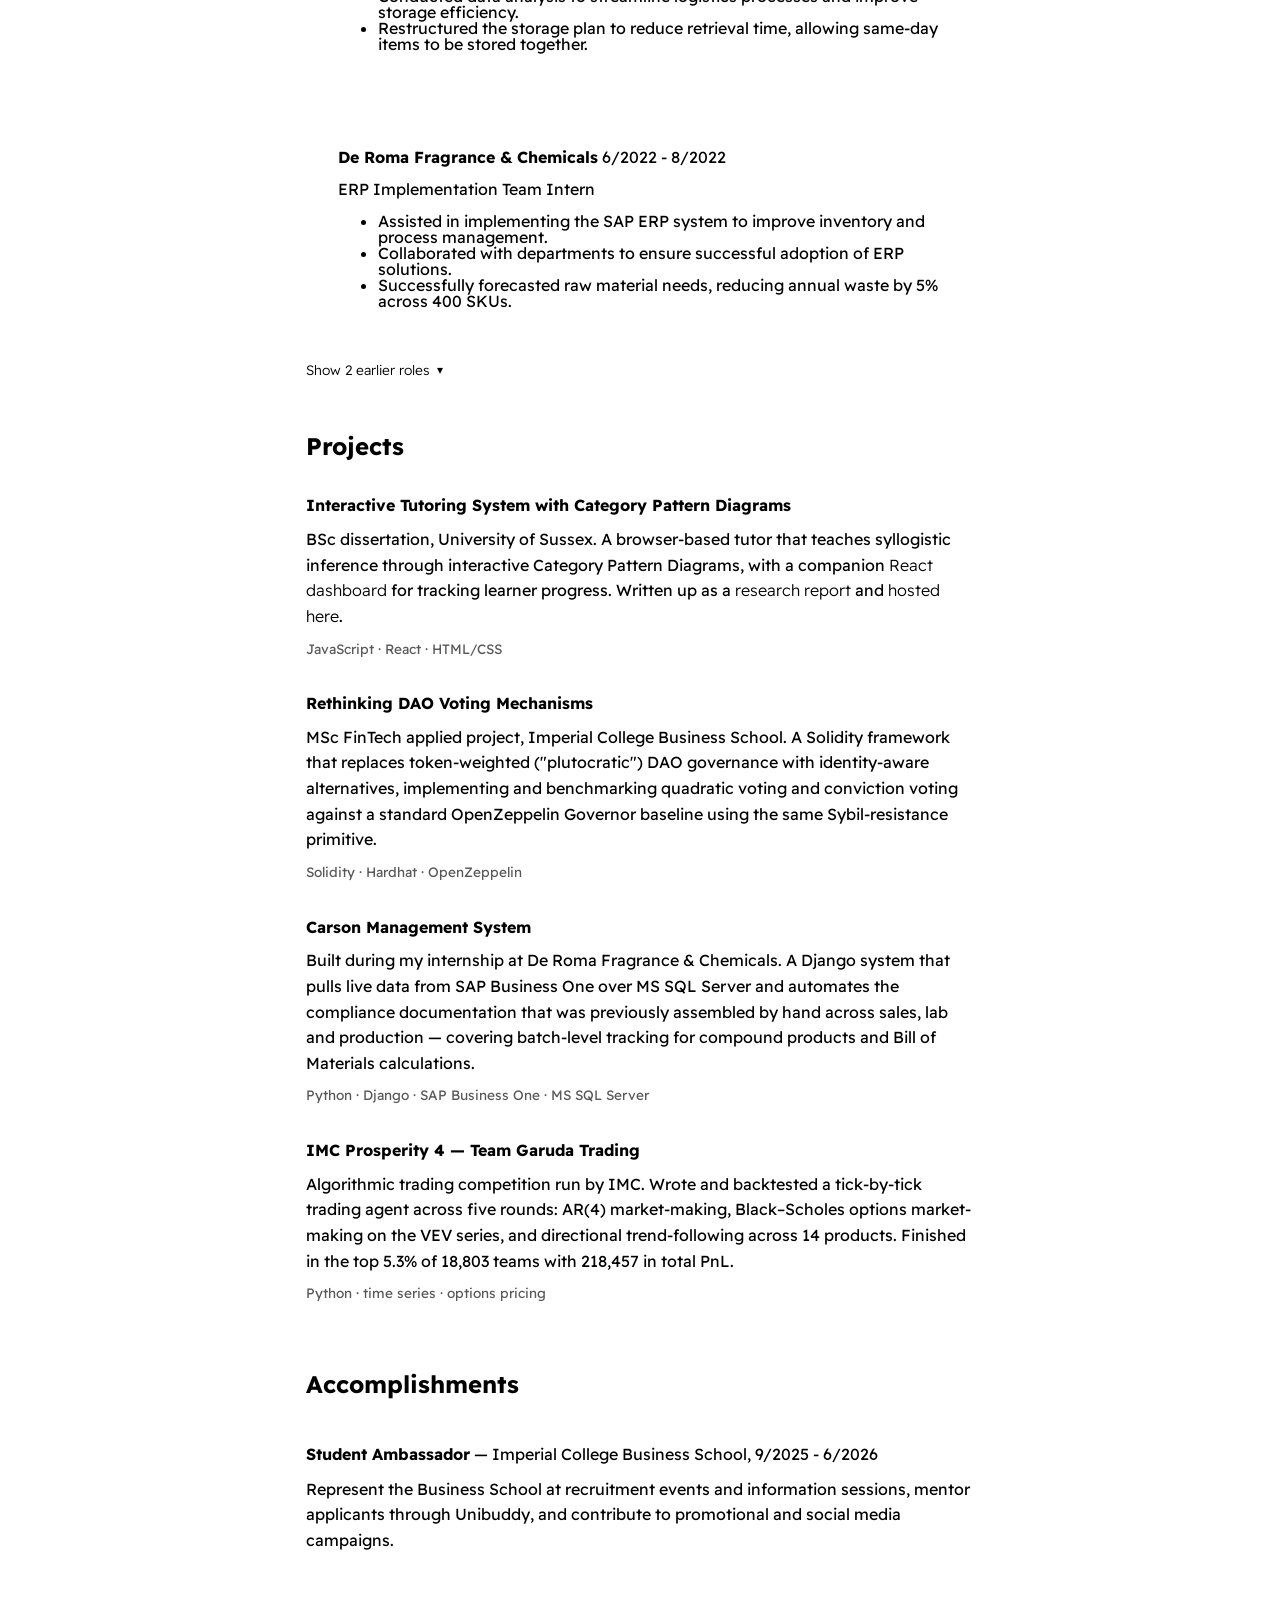
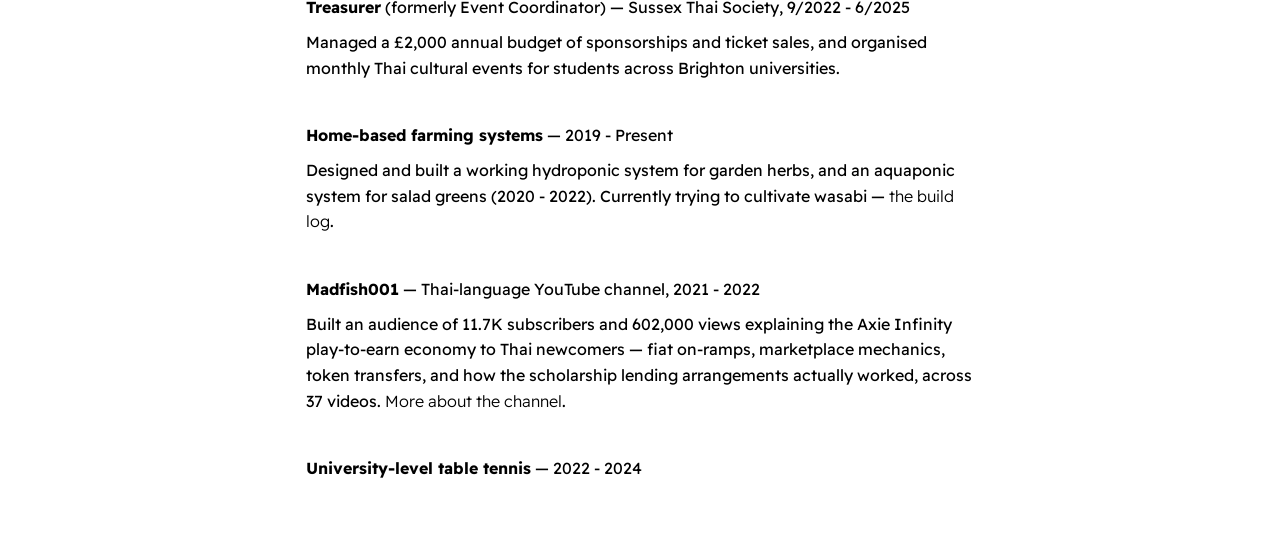
==== commit 3c865174: "Correct channel figures and drop the forked-tool claim The view count came from the RSS feed, which " ====
--- a/index.html
+++ b/index.html
@@ -232,11 +232,10 @@
 
                 <div class="card--project">
                     <p><strong>Madfish001</strong> &mdash; Thai-language YouTube channel, 2021 - 2022</p>
-                    <p>Explained the Axie Infinity play-to-earn economy to Thai newcomers during the boom &mdash;
-                       fiat on-ramps, marketplace mechanics and token transfers &mdash; reaching roughly 99,000
-                       views across the 15 most recent uploads, and wrote a
-                       <a href="https://github.com/poltawin/axie-mass-lister-delister" target="_blank" class="link--external">bulk listing tool</a>
-                       for the marketplace. <a href="./youtube.html">More about the channel</a>.</p>
+                    <p>Built an audience of 11.7K subscribers and 602,000 views explaining the Axie Infinity
+                       play-to-earn economy to Thai newcomers &mdash; fiat on-ramps, marketplace mechanics, token
+                       transfers, and how the scholarship lending arrangements actually worked, across 37 videos.
+                       <a href="./youtube.html">More about the channel</a>.</p>
                 </div>
 
                 <div class="card--project">
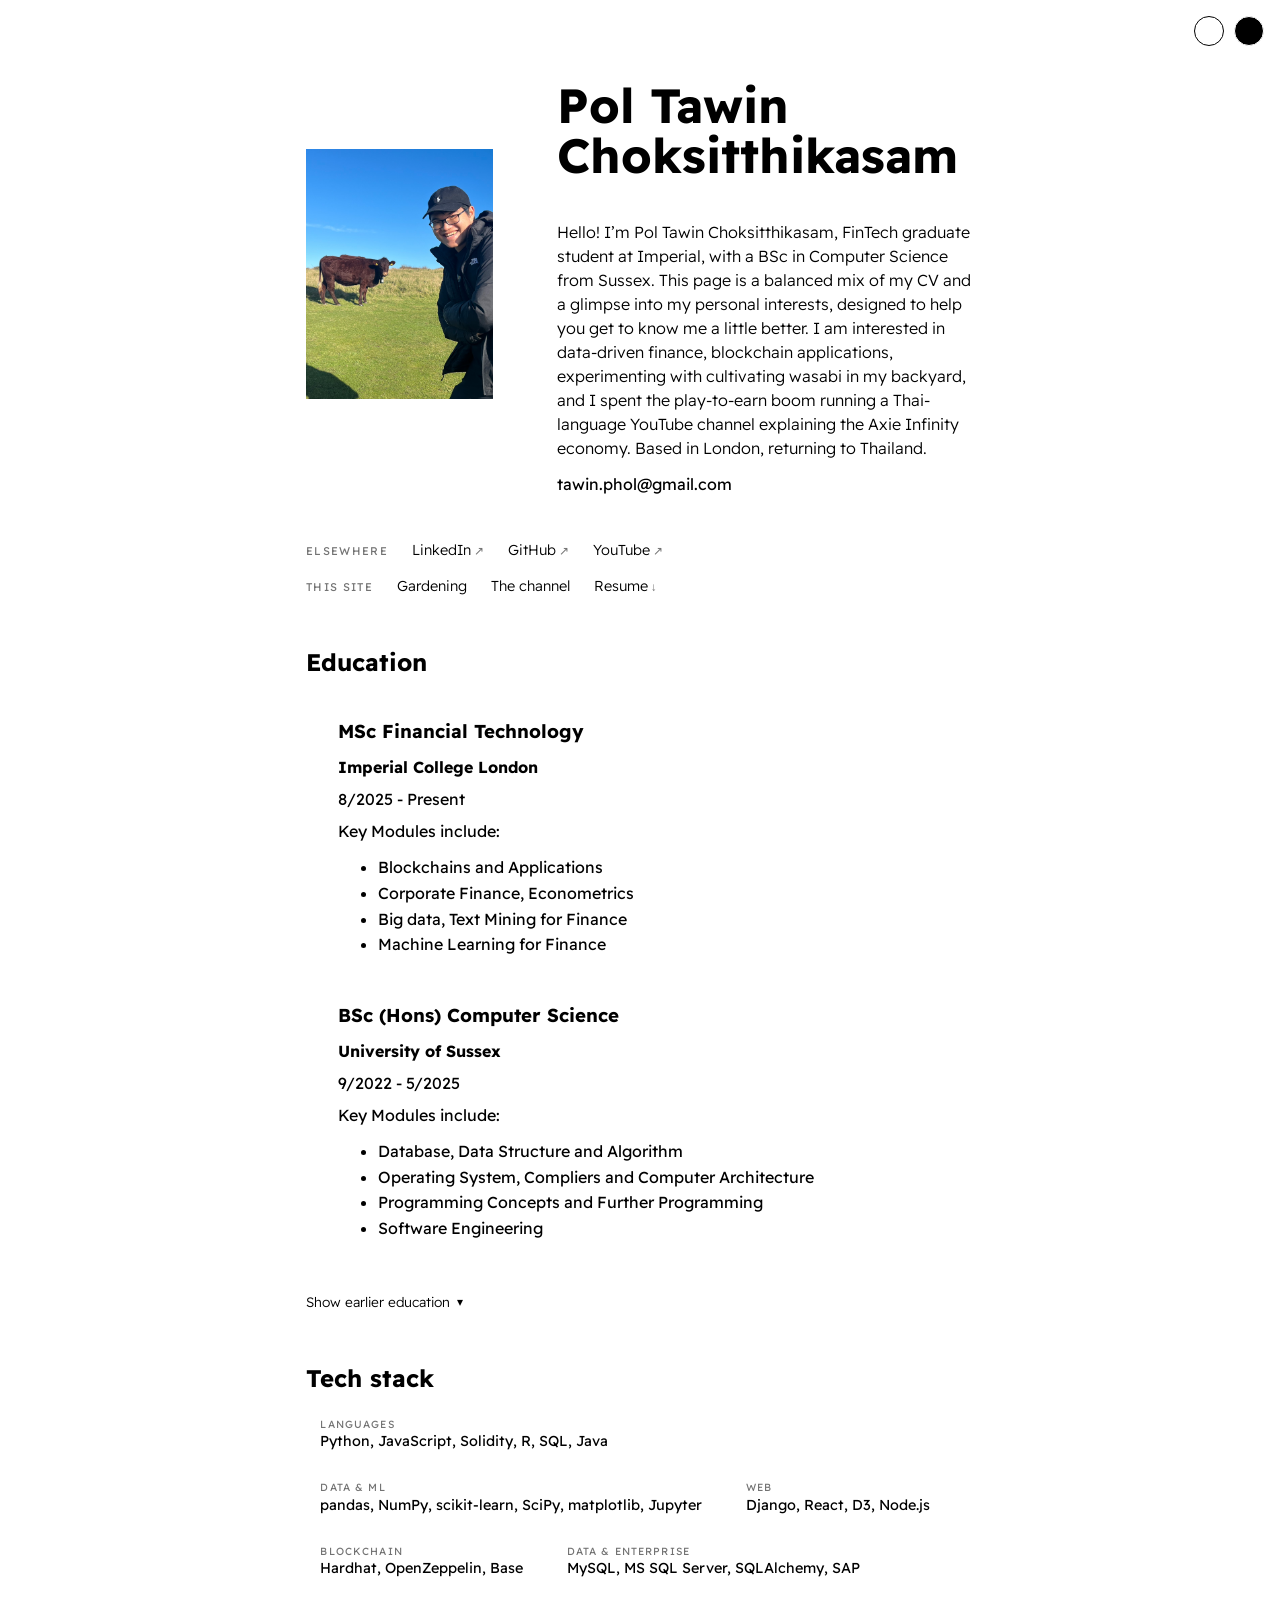
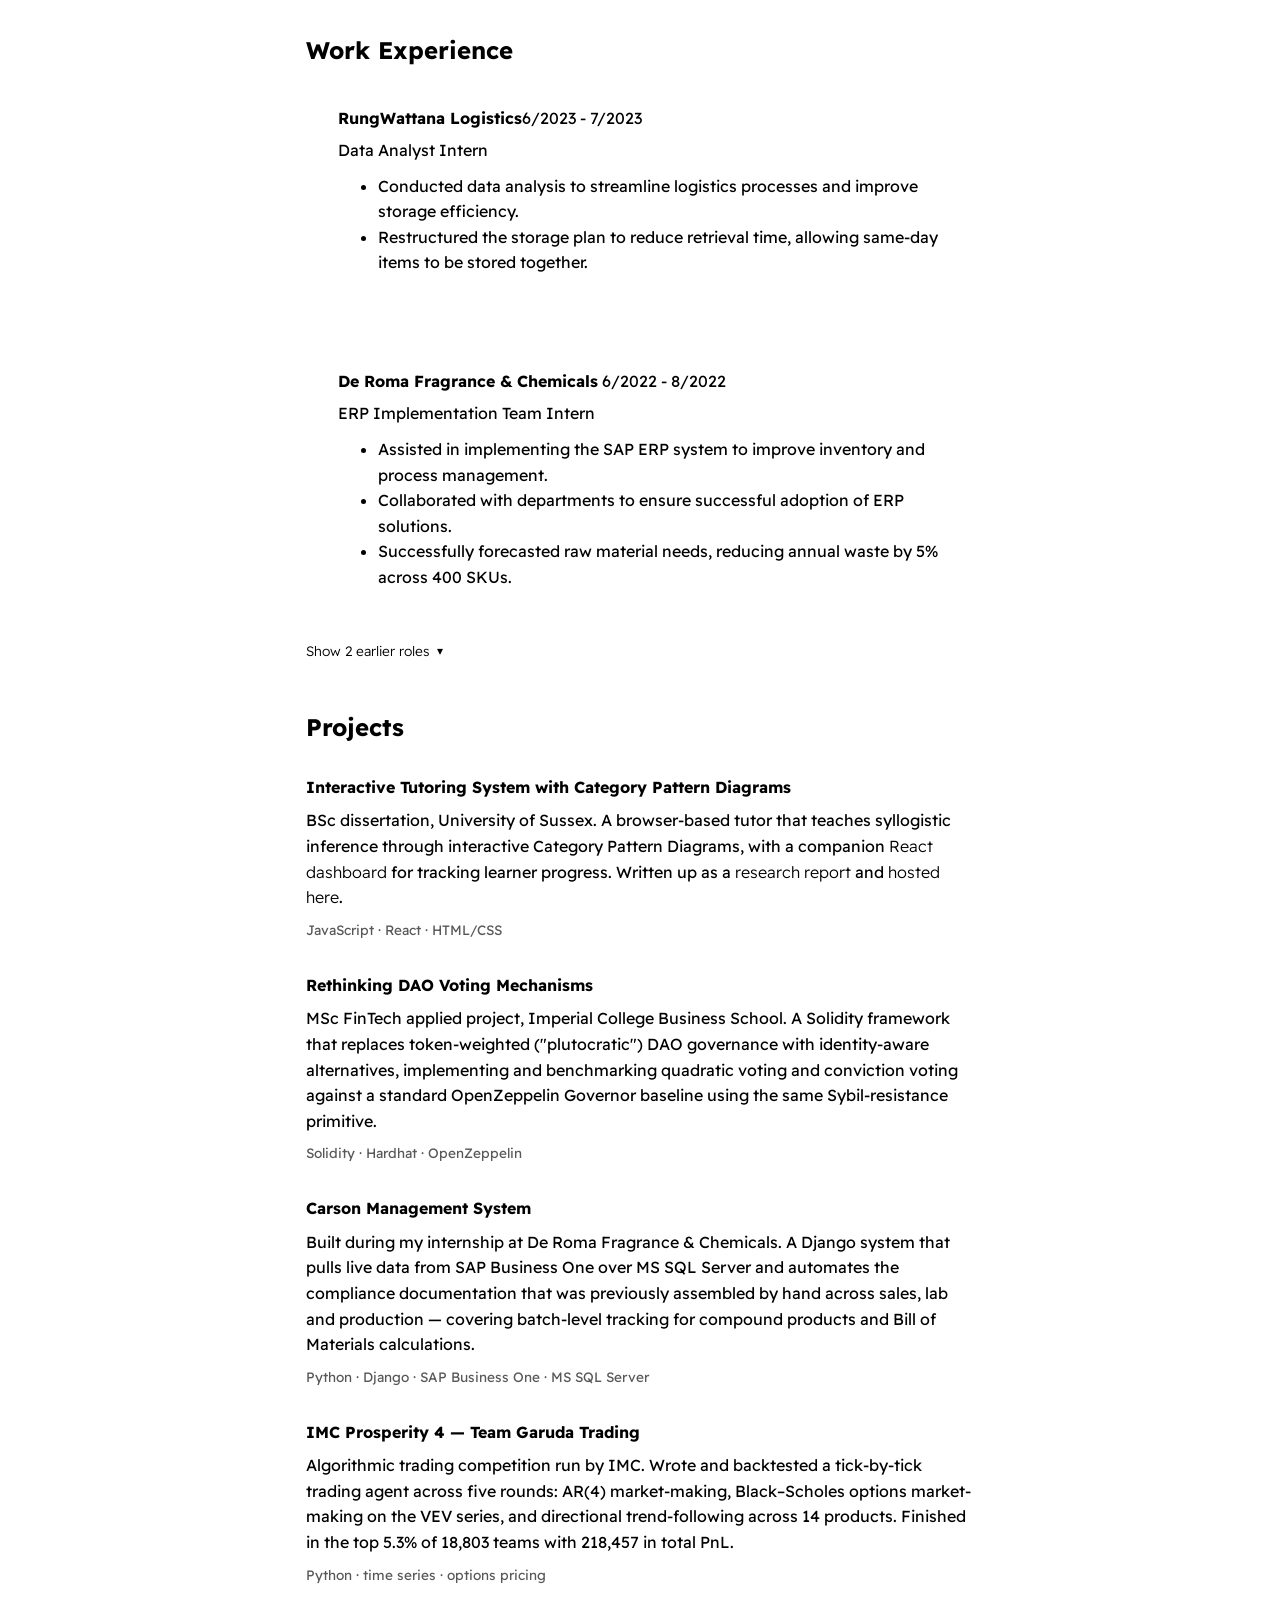
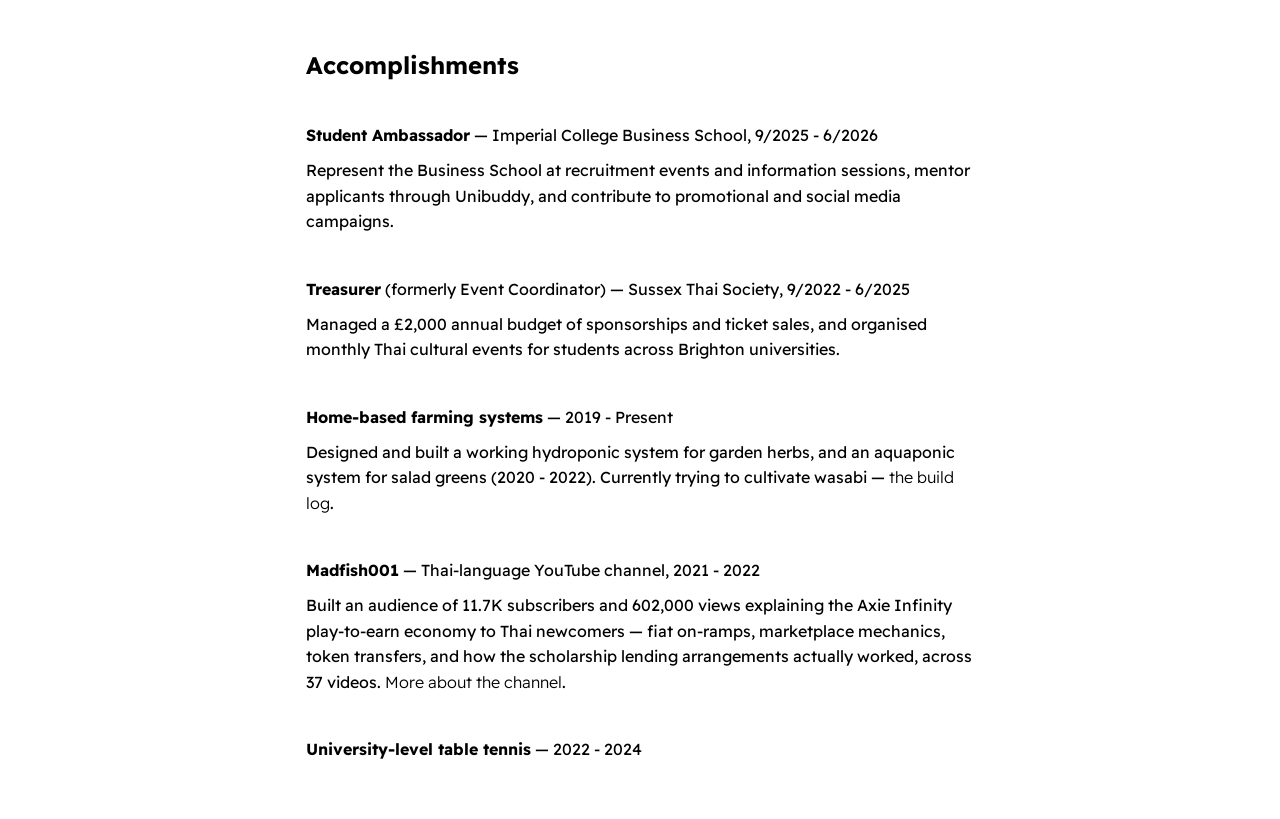
==== commit 7708ecc7: "Replace template tech stack with verified skills Three of the four rows had not changed since the in" ====
--- a/index.html
+++ b/index.html
@@ -105,10 +105,26 @@
                 <h2>Tech stack</h2>
 
                 <div id="wrapper--techstack__items">
-                    <div class="card--techstack"><span>Python, Java, JavaScript, NodeJS, R</span></div>
-                    <div class="card--techstack"><span>Django, Express, Flask, FastAPI</span></div>
-                    <div class="card--techstack"><span>React, Next JS</span></div>
-                    <div class="card--techstack"><span>Postgres, MongoDB, MySQL</span></div>
+                    <div class="card--techstack">
+                        <span class="techstack__label">Languages</span>
+                        <span>Python, JavaScript, Solidity, R, SQL, Java</span>
+                    </div>
+                    <div class="card--techstack">
+                        <span class="techstack__label">Data &amp; ML</span>
+                        <span>pandas, NumPy, scikit-learn, SciPy, matplotlib, Jupyter</span>
+                    </div>
+                    <div class="card--techstack">
+                        <span class="techstack__label">Web</span>
+                        <span>Django, React, D3, Node.js</span>
+                    </div>
+                    <div class="card--techstack">
+                        <span class="techstack__label">Blockchain</span>
+                        <span>Hardhat, OpenZeppelin, Base</span>
+                    </div>
+                    <div class="card--techstack">
+                        <span class="techstack__label">Data &amp; enterprise</span>
+                        <span>MySQL, MS SQL Server, SQLAlchemy, SAP</span>
+                    </div>
                 </div>
             </section>
 
--- a/styles/style.css
+++ b/styles/style.css
@@ -43,7 +43,7 @@
 }
 
 li{
-    line-height: 1em;
+    line-height: 1.6em;
 }
 
 #container--main{
@@ -66,11 +66,14 @@
 #bio, a{
     font-weight: 300;
     line-height:1.5em;
+    overflow-wrap: break-word;
 }
 
 #user-name{
-    font-size: 48px;
-    line-height: 1em;
+    /* fluid so the name can never outgrow a phone screen */
+    font-size: clamp(2rem, 8.5vw, 48px);
+    line-height: 1.05em;
+    overflow-wrap: break-word;
 }
 
 #profile-pic{
@@ -242,8 +245,17 @@
 .card--techstack{
     border: 1px solid var(--mainBorderColor);
     border-radius: 5px;
-    padding: 0.5em 1em;
+    padding: 0.7em 1em;
     align-items: center;
+}
+
+.techstack__label{
+    display: block;
+    font-size: 0.72em;
+    letter-spacing: 0.11em;
+    text-transform: uppercase;
+    opacity: 0.55;
+    margin-bottom: 0.4em;
 }
 
 .card--project{
@@ -313,8 +325,8 @@
     }
 
     #profile-pic{
-        width: 200px;
-        height: 200px;
+        width: 160px;
+        height: 160px;
     }
 
     #wrapper--hero{
@@ -335,6 +347,17 @@
         flex-direction: column;
         gap: 0.5em;
     }
+
+    /* finger-sized tap targets */
+    #socials--list a{
+        display: inline-block;
+        padding: 0.45em 0;
+    }
+
+    .more summary{
+        padding: 0.7em 0;
+    }
+
 
     .page-title{
         font-size: 36px;
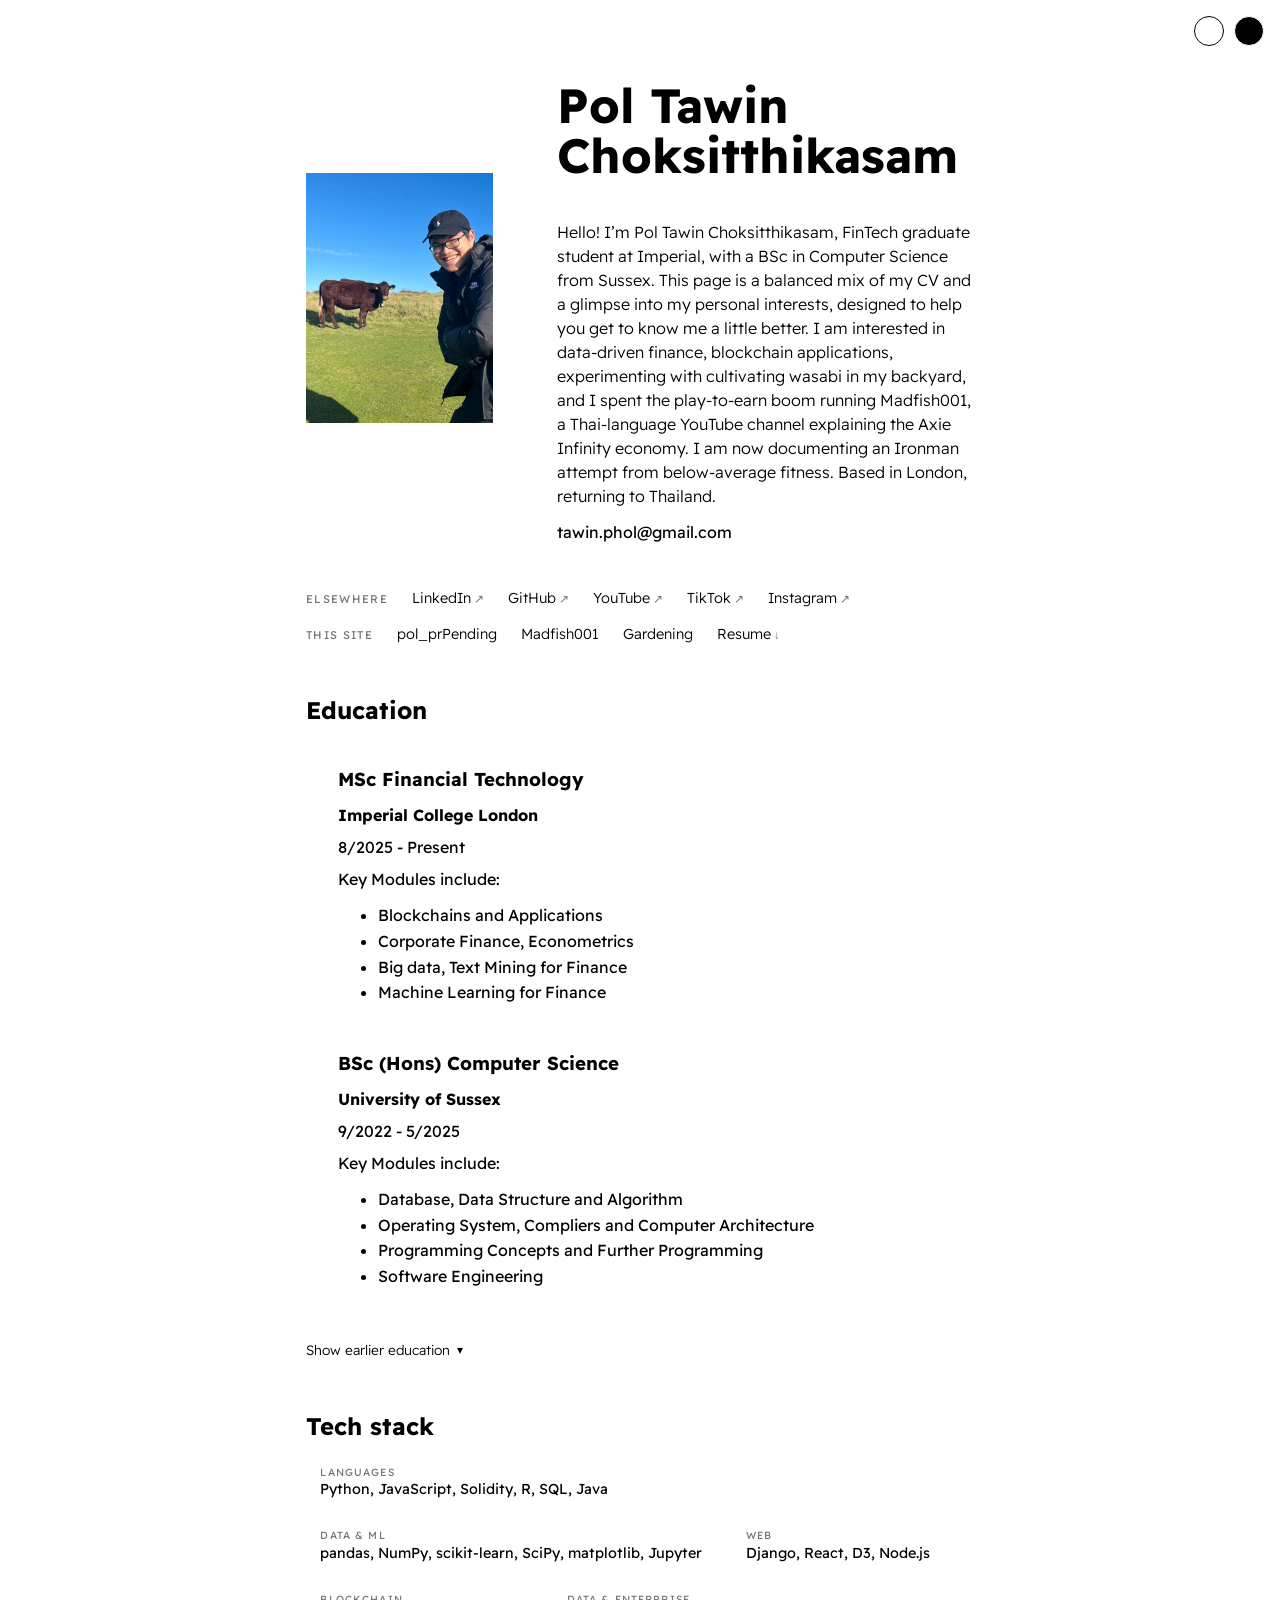
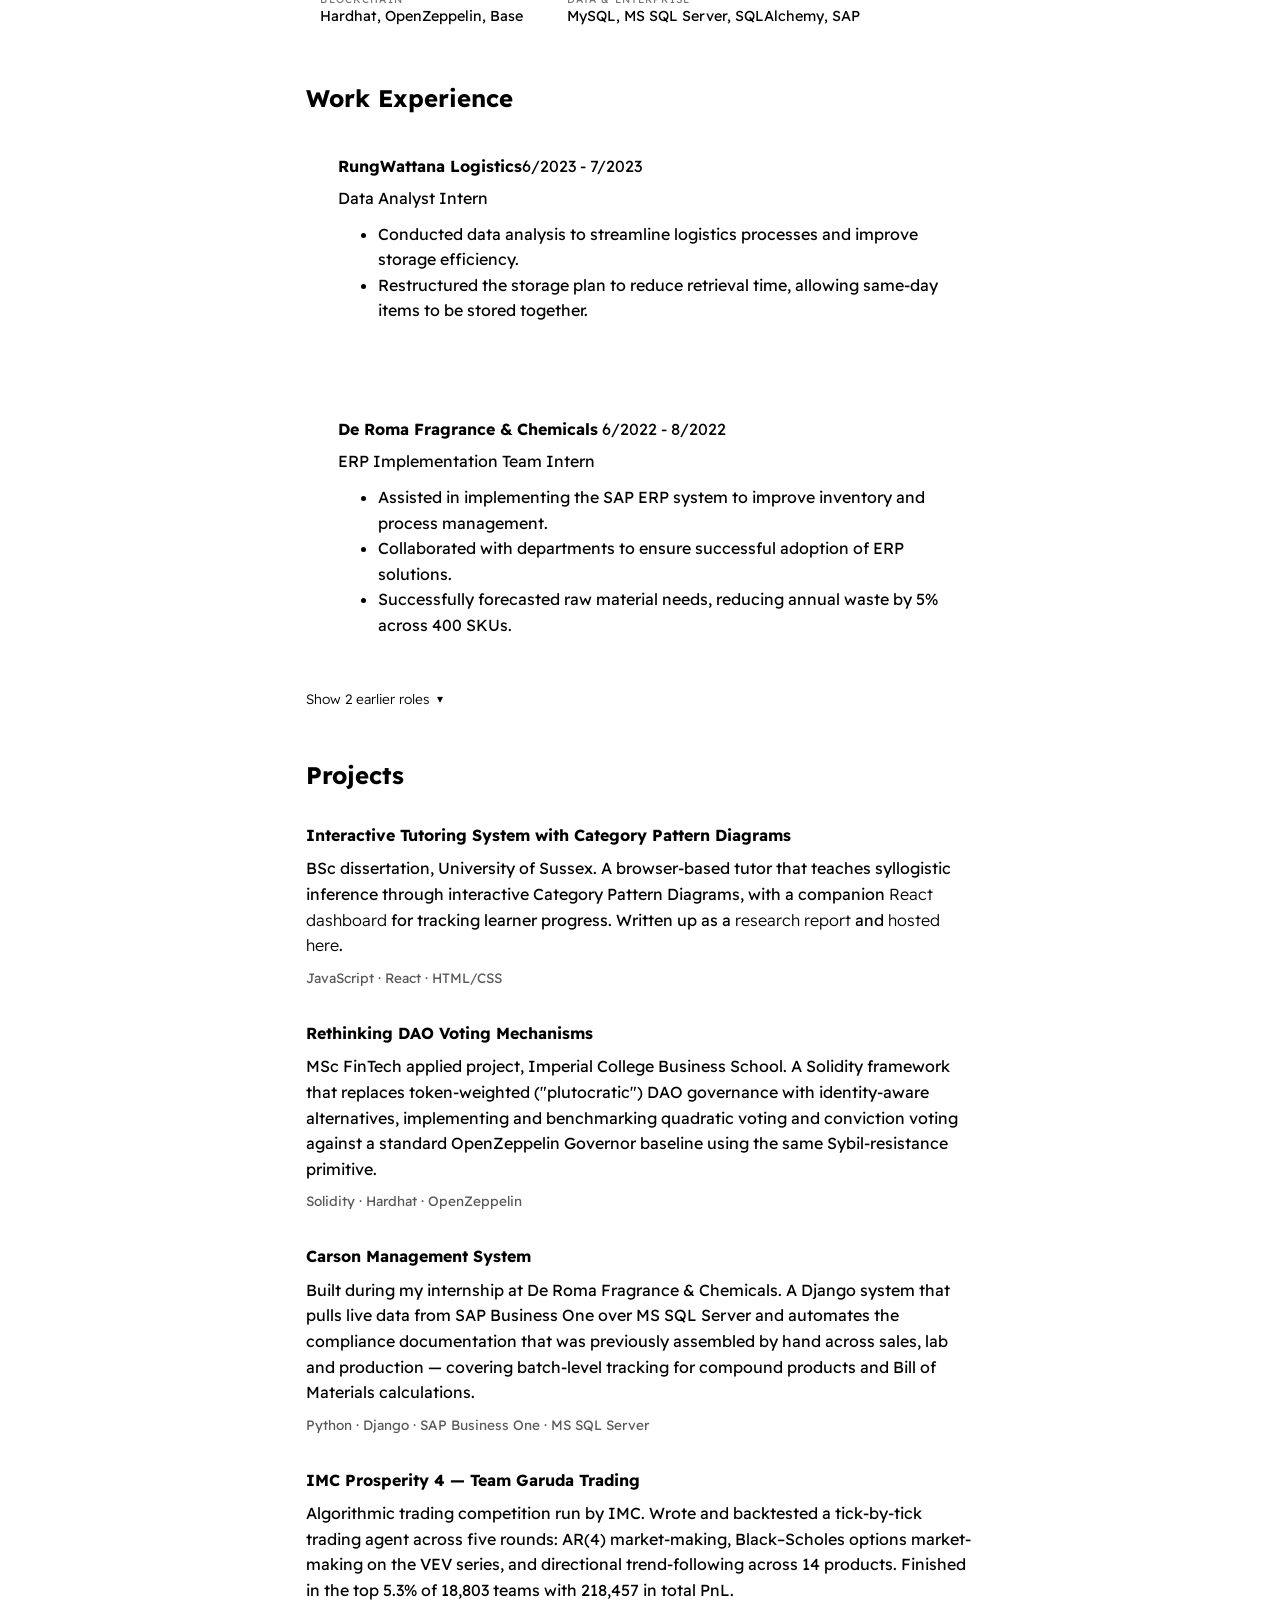
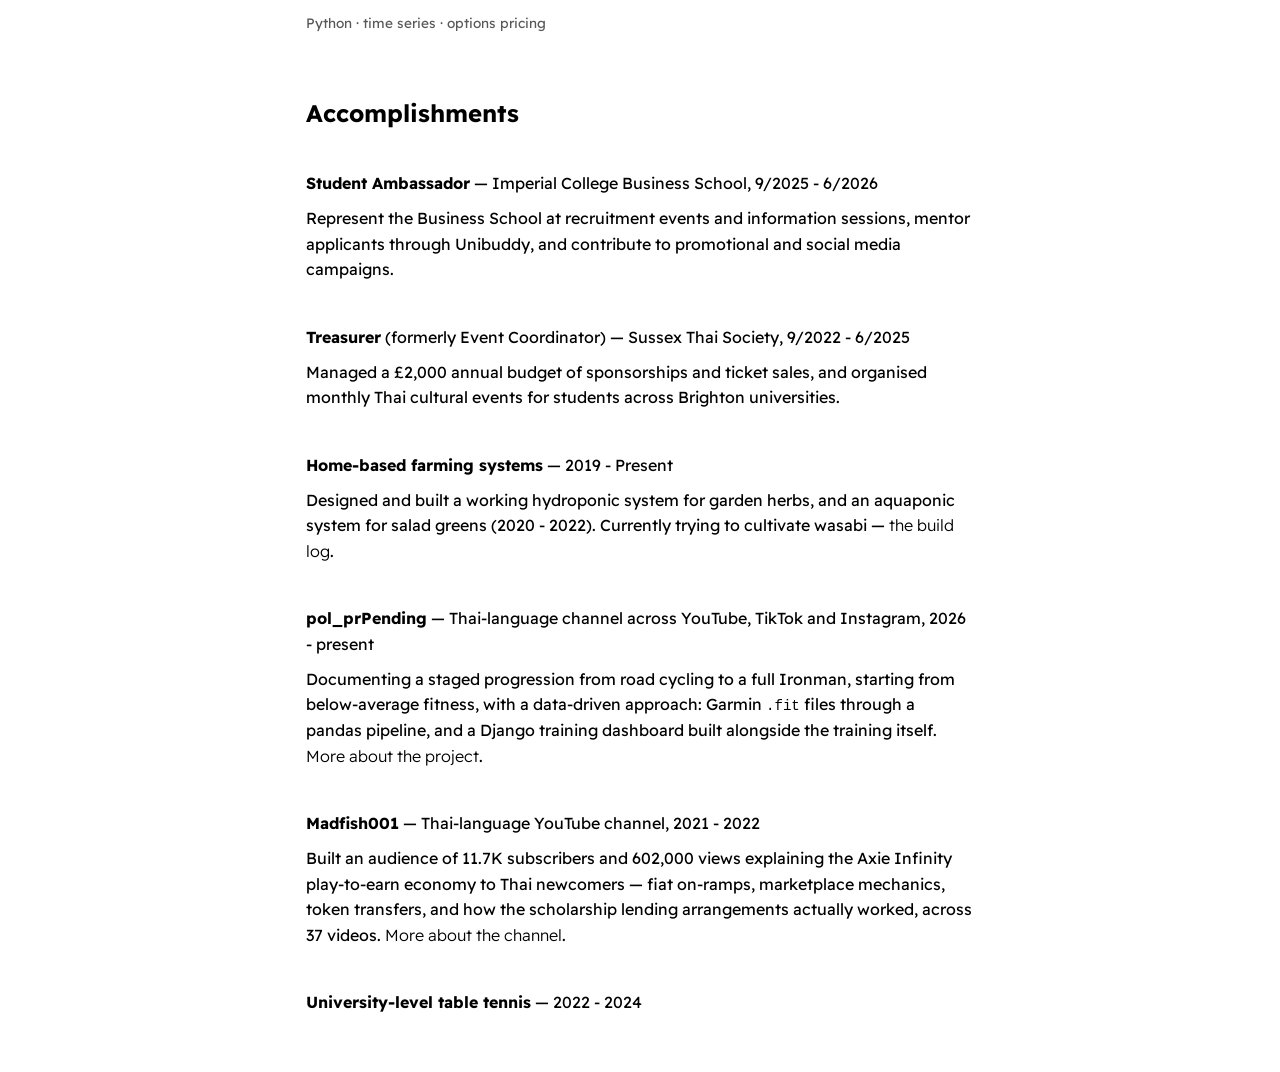
==== commit 98f3db59: "Add the pol_prPending page and disambiguate the two channels Publishes triathlon.html with the live " ====
--- a/index.html
+++ b/index.html
@@ -7,6 +7,11 @@
         <title>Tawin Pol Choksitthikasam</title>
         <meta name="description" content="">
         <meta name="viewport" content="width=device-width, initial-scale=1">
+        <link rel="icon" href="/favicon.ico" sizes="32x32">
+        <link rel="icon" href="/assets/favicon.svg" type="image/svg+xml">
+        <link rel="apple-touch-icon" href="/assets/apple-touch-icon.png">
+        <link rel="manifest" href="/site.webmanifest">
+        <meta name="theme-color" content="#131415">
         <link rel="stylesheet" href="./styles/style.css">
         <link rel="stylesheet" href="./styles/theme-switcher.css">
     </head>
@@ -21,7 +26,7 @@
                     <h2 id="user-name">Pol Tawin Choksitthikasam </h2>
                     <p id="bio"> Hello! I’m Pol Tawin Choksitthikasam, FinTech graduate student at Imperial, with a BSc in Computer Science from Sussex. 
                         This page is a balanced mix of my CV and a glimpse into my personal interests, designed to help you get to know me a little better.
-                        I am interested in data-driven finance, blockchain applications, experimenting with cultivating <a href="./gardening.html">wasabi</a> in my backyard, and I spent the play-to-earn boom running a <a href="./youtube.html">Thai-language YouTube channel</a> explaining the Axie Infinity economy. 
+                        I am interested in data-driven finance, blockchain applications, experimenting with cultivating <a href="./gardening.html">wasabi</a> in my backyard, and I spent the play-to-earn boom running <a href="./youtube.html">Madfish001</a>, a Thai-language YouTube channel explaining the Axie Infinity economy. I am now documenting an <a href="./triathlon.html">Ironman attempt</a> from below-average fitness. 
                         Based in London, returning to Thailand.</p>
                     <p id="email">tawin.phol@gmail.com</p>
 
@@ -36,14 +41,17 @@
                         <div class="link-group__links">
                             <a href="https://www.linkedin.com/in/tawin-choksitthikasam-b3646518b/" target="_blank" class="link--external">LinkedIn</a>
                             <a href="https://github.com/poltawin" target="_blank" class="link--external">GitHub</a>
-                            <a href="https://www.youtube.com/channel/UC6aOhiKt536ZbbFDb0YYdlQ/" target="_blank" class="link--external">YouTube</a>
+                            <a href="https://www.youtube.com/@pol-pr_pending" target="_blank" class="link--external">YouTube</a>
+                            <a href="https://www.tiktok.com/@pol_pr_pending" target="_blank" class="link--external">TikTok</a>
+                            <a href="https://www.instagram.com/pol_pr_pending" target="_blank" class="link--external">Instagram</a>
                         </div>
                     </div>
                     <div class="link-group">
                         <span class="link-group__label">This site</span>
                         <div class="link-group__links">
+                            <a href="./triathlon.html">pol_prPending</a>
+                            <a href="./youtube.html">Madfish001</a>
                             <a href="./gardening.html">Gardening</a>
-                            <a href="./youtube.html">The channel</a>
                             <a href="./assets/resume.pdf" target="_blank" class="link--download">Resume</a>
                         </div>
                     </div>
@@ -244,6 +252,14 @@
                     <p>Designed and built a working hydroponic system for garden herbs, and an aquaponic system
                        for salad greens (2020 - 2022). Currently trying to cultivate wasabi &mdash;
                        <a href="./gardening.html">the build log</a>.</p>
+                </div>
+
+                <div class="card--project">
+                    <p><strong>pol_prPending</strong> &mdash; Thai-language channel across YouTube, TikTok and Instagram, 2026 - present</p>
+                    <p>Documenting a staged progression from road cycling to a full Ironman, starting from
+                       below-average fitness, with a data-driven approach: Garmin <code>.fit</code> files
+                       through a pandas pipeline, and a Django training dashboard built alongside the training
+                       itself. <a href="./triathlon.html">More about the project</a>.</p>
                 </div>
 
                 <div class="card--project">
--- a/styles/style.css
+++ b/styles/style.css
@@ -432,3 +432,133 @@
     .more summary{ display: none; }
     .more__body{ display: block !important; animation: none; }
 }
+
+/* ---------- sub-heading inside a section ---------- */
+
+.subhead{
+    font-size: 1em;
+    margin-top: 2em;
+    margin-bottom: 0.2em;
+}
+
+/* ---------- template placeholders ----------
+   Delete the "ph" class from an element once you have written its real
+   content. The dashed rule is deliberately loud so nothing unwritten can
+   reach the live site unnoticed. */
+
+.ph{
+    border-left: 2px dashed #c9803a;
+    padding-left: 0.9em;
+    font-style: italic;
+    opacity: 0.75;
+}
+
+.stat .ph,
+.link-group__links .ph{
+    border-left: none;
+    padding-left: 0;
+    text-decoration: underline dashed #c9803a;
+    text-underline-offset: 0.25em;
+}
+
+/* ---------- series list ---------- */
+
+.series-list{
+    margin-top: 1.5em;
+}
+
+.series{
+    display: flex;
+    align-items: baseline;
+    gap: 1.2em;
+    padding: 0.85em 0;
+    border-top: 1px solid var(--mainBorderColor);
+}
+
+.series__name{
+    font-family: ui-monospace, SFMono-Regular, Menlo, monospace;
+    font-size: 0.85em;
+    color: var(--mainLinkColor);
+    min-width: 11em;
+}
+
+.series__desc{
+    font-size: 0.9em;
+    line-height: 1.5em;
+}
+
+code{
+    font-family: ui-monospace, SFMono-Regular, Menlo, monospace;
+    font-size: 0.88em;
+    color: var(--mainTextColor);
+}
+
+@media(max-width:600px){
+    .series{
+        flex-direction: column;
+        gap: 0.25em;
+    }
+}
+
+/* ---------- brand logo (light-field artwork on a dark page) ---------- */
+
+.brand-lockup{
+    display: flex;
+    align-items: center;
+    gap: 1.1em;
+    margin-bottom: 0.5em;
+}
+
+.brand-logo{
+    width: 108px;
+    height: 108px;
+    flex: none;
+    /* the artwork has a white field and a near-black element, so it needs a
+       light tile rather than being keyed out onto the page background */
+    background: #fff;
+    border-radius: 14px;
+    padding: 8px;
+    box-sizing: border-box;
+}
+
+.brand-lockup .page-title{
+    margin: 0;
+}
+
+.logo-note{
+    display: flex;
+    align-items: flex-start;
+    gap: 1.3em;
+    margin-top: 1.1em;
+}
+
+.brand-logo--sm{
+    width: 78px;
+    height: 78px;
+    border-radius: 11px;
+    padding: 6px;
+}
+
+.logo-note .body-text{
+    margin-bottom: 0;
+}
+
+@media(max-width:600px){
+    .brand-lockup{
+        /* side by side does not fit a 13-character handle on a phone */
+        flex-direction: column;
+        align-items: flex-start;
+        gap: 0.7em;
+    }
+
+    .brand-logo{
+        width: 74px;
+        height: 74px;
+        border-radius: 11px;
+    }
+
+    .logo-note{
+        flex-direction: column;
+        gap: 0.9em;
+    }
+}
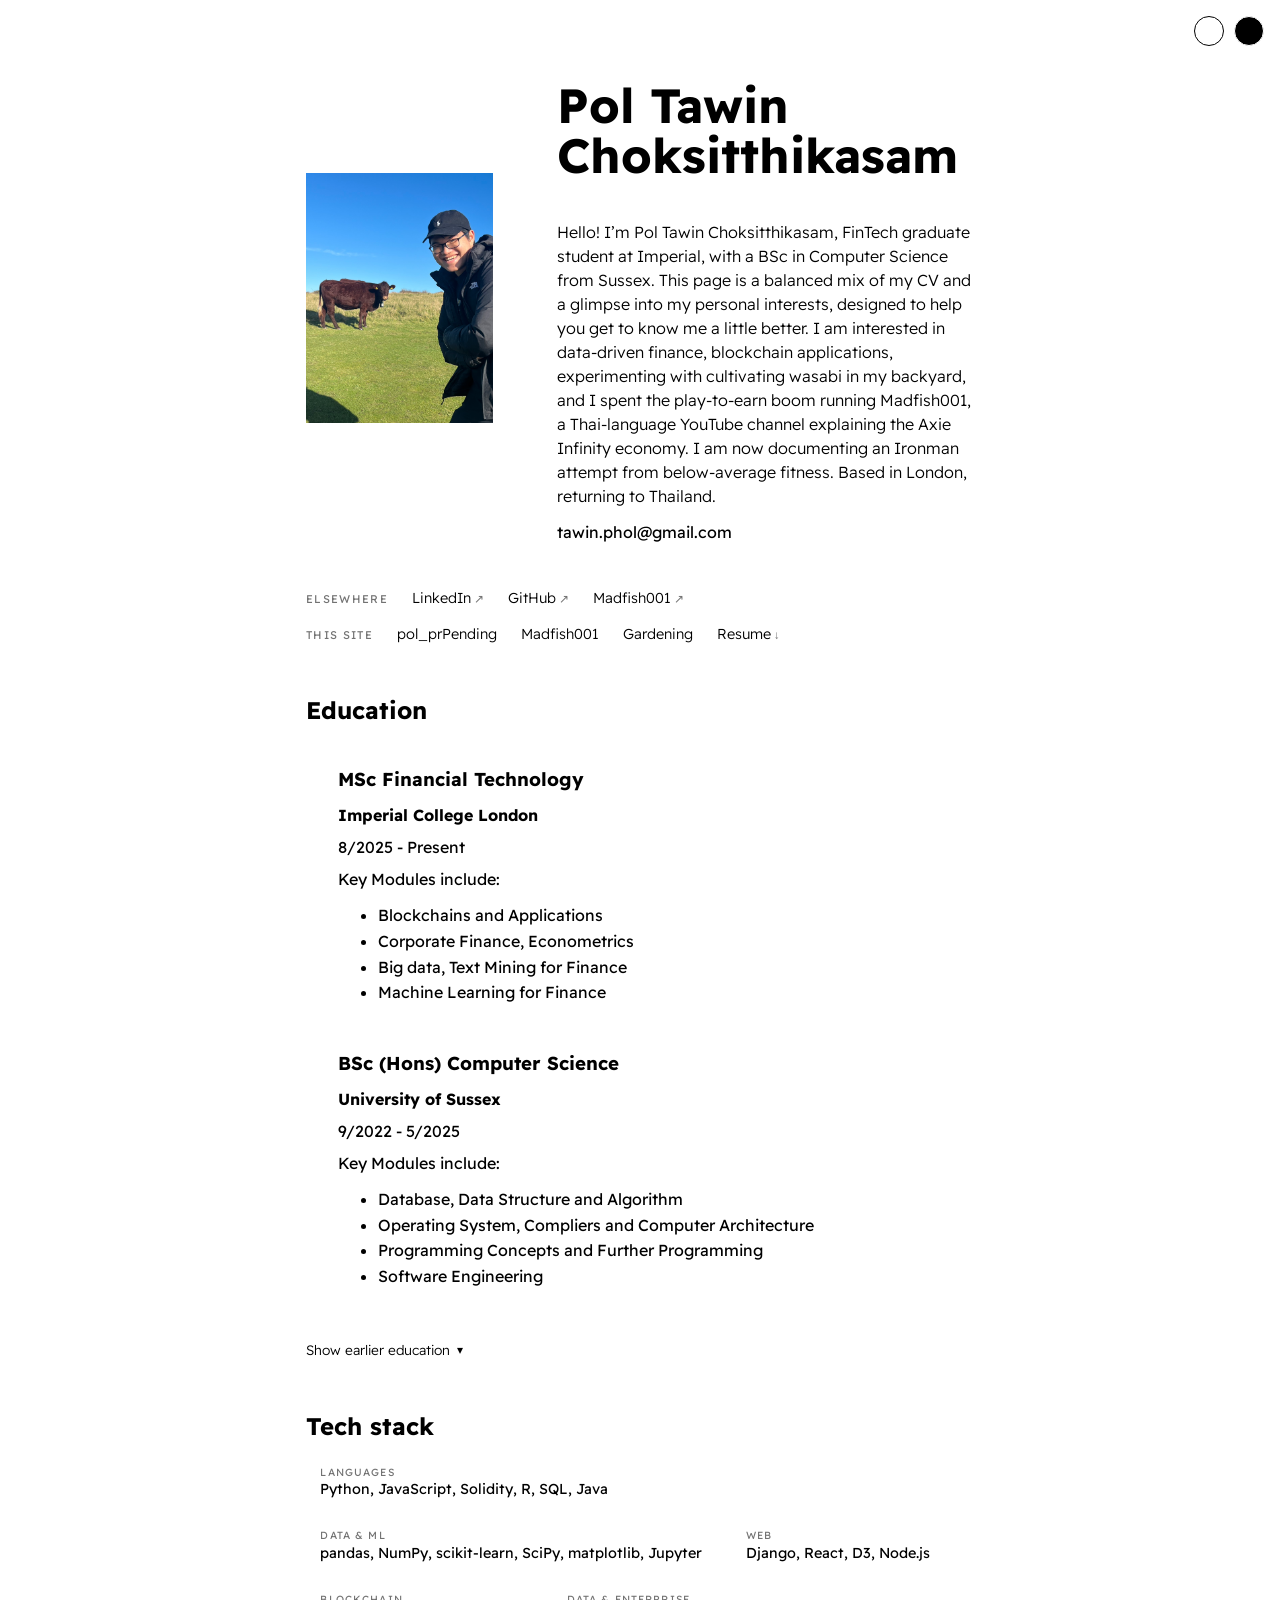
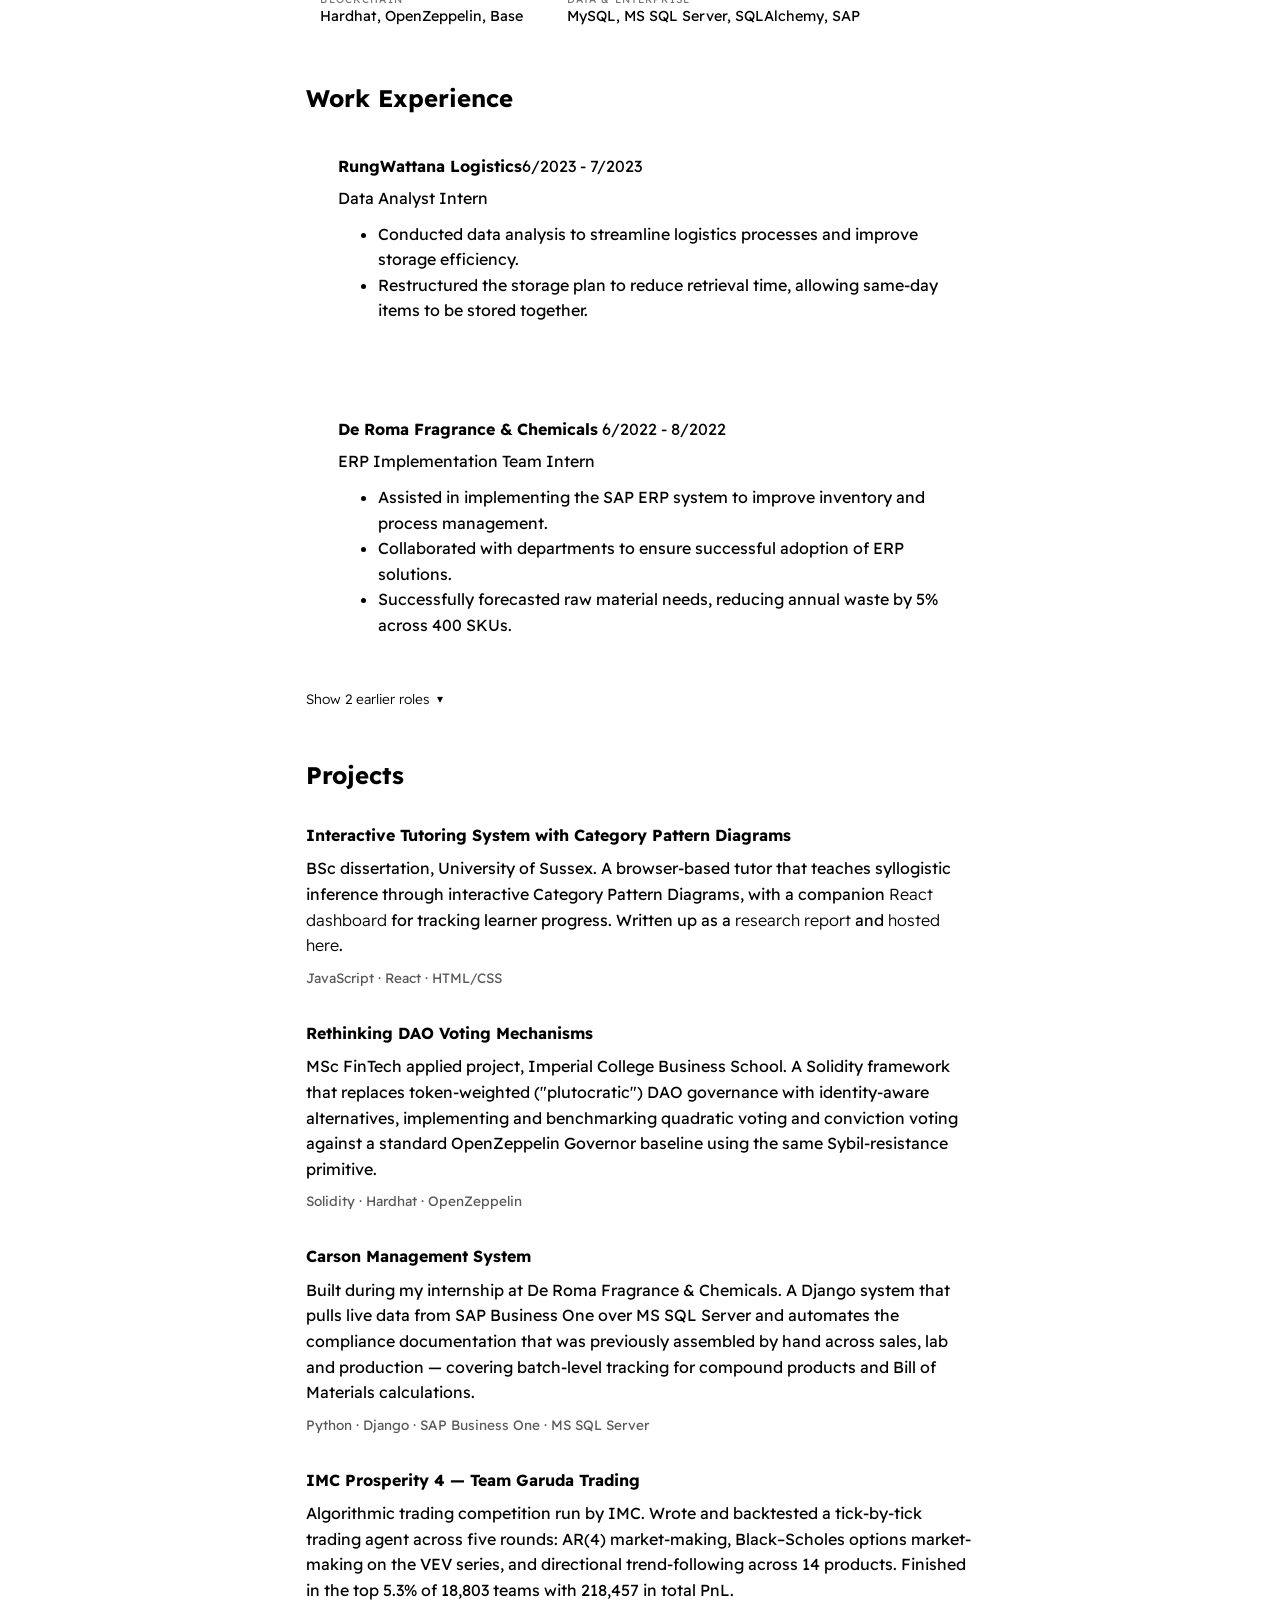
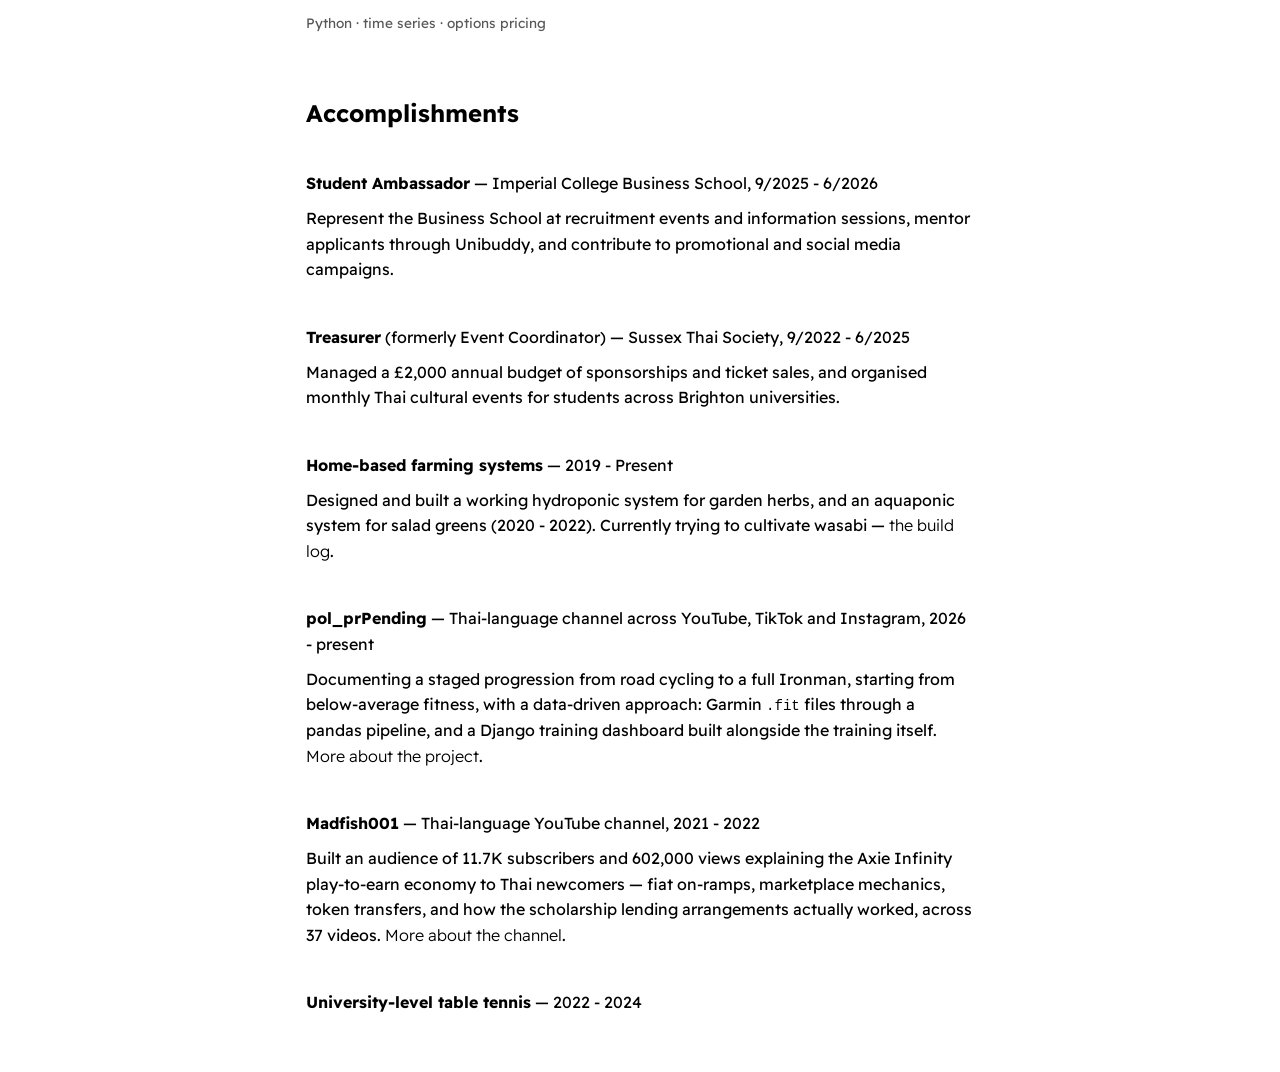
==== commit 8a463532: "Keep Madfish001 in the homepage links, drop the pol_prPending externals Restores the external channe" ====
--- a/index.html
+++ b/index.html
@@ -41,9 +41,7 @@
                         <div class="link-group__links">
                             <a href="https://www.linkedin.com/in/tawin-choksitthikasam-b3646518b/" target="_blank" class="link--external">LinkedIn</a>
                             <a href="https://github.com/poltawin" target="_blank" class="link--external">GitHub</a>
-                            <a href="https://www.youtube.com/@pol-pr_pending" target="_blank" class="link--external">YouTube</a>
-                            <a href="https://www.tiktok.com/@pol_pr_pending" target="_blank" class="link--external">TikTok</a>
-                            <a href="https://www.instagram.com/pol_pr_pending" target="_blank" class="link--external">Instagram</a>
+                            <a href="https://www.youtube.com/channel/UC6aOhiKt536ZbbFDb0YYdlQ/" target="_blank" class="link--external">Madfish001</a>
                         </div>
                     </div>
                     <div class="link-group">
